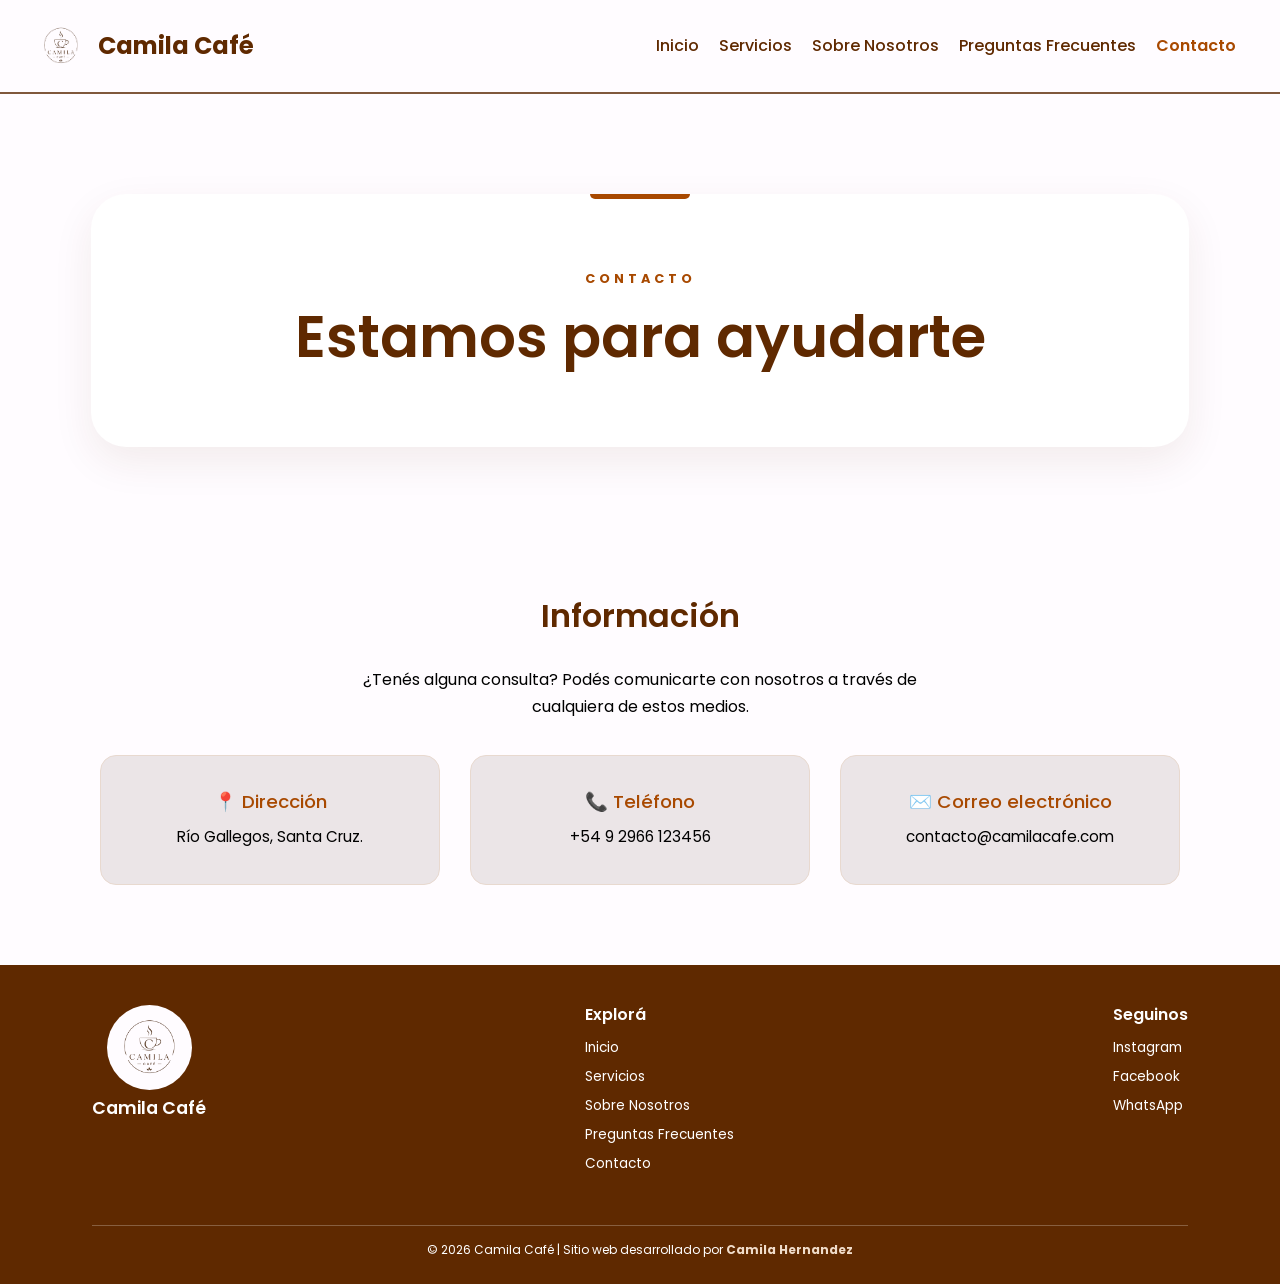
==== pages/contacto.html @ 75d52d4b "Mejore el diseño de contacto y modifique section" ====
<!DOCTYPE html>
<html lang="es">

<head>
    <meta charset="UTF-8">
    <meta name="viewport" content="width=device-width, initial-scale=1.0">

    <title>Contacto</title>

    <!-- BOOTSTRAP CSS -->
    <link href="https://cdn.jsdelivr.net/npm/bootstrap@5.3.8/dist/css/bootstrap.min.css" rel="stylesheet"
        integrity="sha384-sRIl4kxILFvY47J16cr9ZwB07vP4J8+LH7qKQnuqkuIAvNWLzeN8tE5YBujZqJLB" crossorigin="anonymous">

    <!-- MI CSS -->
    <link rel="stylesheet" href="../styles/styles.css">

</head>

<body>
    <!-- ENCABEZADO -->
    <header>

        <!-- NAVBAR BOOTSTRAP -->
        <nav class="navbar navbar-expand-lg navbar-camila">

            <div class="container-fluid">

                <!-- LOGO Y NOMBRE -->
                <a class="navbar-brand logo" href="../index.html">
                    <img src="../assets/logosinfondo.png" alt="Logo de Camila Café">
                    <h1>Camila Café</h1>
                </a>

                <!-- BOTÓN HAMBURGUESA -->
                <button class="navbar-toggler" type="button" data-bs-toggle="collapse" data-bs-target="#menuCamila"
                    aria-controls="menuCamila" aria-expanded="false" aria-label="Abrir menú de navegación">

                    <span class="navbar-toggler-icon"></span>

                </button>

                <!-- ENLACES -->
                <div class="collapse navbar-collapse" id="menuCamila">

                    <ul class="navbar-nav ms-auto">

                        <li class="nav-item"><a class="nav-link" href="../index.html">Inicio</a></li>
                        <li class="nav-item"><a class="nav-link" href="../pages/servicios.html">Servicios</a></li>
                        <li class="nav-item"><a class="nav-link" href="../pages/sobre-nosotros.html">Sobre Nosotros</a>
                        </li>
                        <li class="nav-item"><a class="nav-link" href="../pages/preguntas.html">Preguntas Frecuentes</a>
                        </li>
                        <li class="nav-item">
                            <a class="nav-link active" aria-current="page" href="../pages/contacto.html">
                                Contacto
                            </a>
                        </li>

                    </ul>

                </div>

            </div>

        </nav>

    </header>


    <!--PAGINA PRINCIPAL-->

    <main>
        <section class="contacto">

            <div class="contenedor">
                <span> CONTACTO </span>
                <h2> Estamos para ayudarte </h2>

            </div>

        </section>

        <section class="informacion">

            <h2> Información </h2>

            <p class="texto-info">
                ¿Tenés alguna consulta? Podés comunicarte con nosotros a través de cualquiera de estos medios.
            </p>

            <div class="contenedor-informacion">


                <article class="ubis">

                    <h3> 📍 Dirección </h3>
                    <p>Río Gallegos, Santa Cruz.</p>


                </article>

                <article class="ubis">

                    <h3>📞 Teléfono</h3>
                    <p>+54 9 2966 123456</p>

                </article>

                <article class="ubis">

                    <h3> ✉️ Correo electrónico </h3>
                    <p>contacto@camilacafe.com</p>

                </article>

            </div>



        </section>

    </main>

    <!--PIE DE PAGINA-->
    <footer>

        <section class="pie">

            <div class="footerlogo">
                <figure>
                    <img src="../assets/logosinfondo.png" alt="Logo Camila Café">
                    <figcaption>
                        <h3>
                            Camila Café
                        </h3>
                    </figcaption>
                </figure>

            </div>

            <div class="footerlinks">
                <h3>Explorá</h3>
                <nav>
                    <ul>
                        <li><a href="../index.html">Inicio</a></li>
                        <li><a href="../pages/servicios.html">Servicios</a></li>
                        <li><a href="../pages/sobre-nosotros.html"> Sobre Nosotros</a></li>
                        <li><a href="../pages/preguntas.html">Preguntas Frecuentes</a></li>
                        <li><a href="../pages/contacto.html">Contacto</a></li>
                    </ul>
                </nav>

            </div>


            <div class="redes-pie">
                <h3>Seguinos</h3>
                <ul>
                    <li><a href="https://www.instagram.com/" target="_blank" rel="noopener noreferrer">Instagram</a>
                    </li>
                    <li><a href="https://www.facebook.com/" target="_blank" rel="noopener noreferrer">Facebook</a></li>
                    <li><a href="https://www.whatsapp.com/" target="_blank" rel="noopener noreferrer">WhatsApp</a></li>
                </ul>

            </div>

            <div class="copy">
                <p>
                    &copy; 2026 Camila Café | Sitio web desarrollado por <strong>Camila Hernandez</strong>
                </p>

            </div>

        </section>


    </footer>

    <!-- BOOTSTRAP JS -->
    <script src="https://cdn.jsdelivr.net/npm/bootstrap@5.3.8/dist/js/bootstrap.bundle.min.js"
        integrity="sha384-FKyoEForCGlyvwx9Hj09JcYn3nv7wiPVlz7YYwJrWVcXK/BmnVDxM+D2scQbITxI" crossorigin="anonymous">
        </script>



</body>

</html>
---- styles/styles.css ----
/* fuente */

@import url('https://fonts.googleapis.com/css2?family=Poppins:wght@300;400;500;600;700&display=swap');


* {
    margin: 0;
    padding: 0;
    box-sizing: border-box;
}

/* tipo de letra*/
body {
    font-family: "Poppins", sans-serif;
    color: #000000;
    background-color: #FFFCFF;
    font-size: 16px;
}



/* header */


/* --------------------------------------- NAVEGADOR BOOTSTRAP ----------------------------- */

header {
    background-color: #FFFCFF;
    border-bottom: 2px solid #80583c;
}

.navbar-camila {
    padding: 1rem 1.5rem;
}

.logo {
    display: flex;
    align-items: center;
    gap: 0.75rem;
    text-decoration: none;
}

.logo img {
    width: 50px;
    height: auto;
}

.logo h1 {
    color: #5F2900;
    font-size: 1.5rem;
    font-weight: 700;
    margin: 0;
}

.navbar-camila .navbar-nav {
    gap: 0.25rem;
}

.navbar-camila .nav-link {
    color: #5F2900;
    font-weight: 500;
    padding: 0.75rem 1rem;
    border-radius: 10px;
    transition: 0.3s;
}

.navbar-camila .nav-link:hover {
    background-color: #F5E7DE;
    color: #A84900;
}

.navbar-camila .nav-link.active {
    color: #A84900;
    font-weight: 600;
}

.navbar-toggler {
    border: 1px solid #80583c;
}

.navbar-toggler:focus {
    box-shadow: 0 0 0 0.15rem rgba(128, 88, 60, 0.20);
}


/*---------------------------------------- VALORES GENERALES -------------------------------------*/

main {
    background-color: #FFFCFF;
    padding: 20px;
}

main h2 {
    font-size: 2rem;
    font-weight: 600;
    color: #5F2900;
}

main h3 {
    font-size: 1.5rem;
    font-weight: 500;
    color: #a84900;
}


main p {
    font-size: 1rem;
    font-weight: 400;
    line-height: 1.6;
    color: #000000;
}


section {
    padding: 10px;
    margin-bottom: 5px;
}



img {
    max-width: 100%;
    height: auto;
}

/*-------------------------------------------- INICIO ------------------------------------------- */

/* ---------------- HERO ---------------- */


.titulo-inicio {
    max-width: 1250px;
    margin: 40px auto 60px;
    padding: 20px;
    display: grid;
    grid-template-columns: 1fr;
    gap: 35px;
    align-items: center;
    background-color: transparent;
}

.texto-inicio {
    padding: 0;
}

.texto-inicio h2 {
    font-size: 3rem;
    line-height: 1.15;
    font-weight: 600;
    color: #5F2900;
    margin-bottom: 20px;
}

.texto-inicio h2 strong {
    color: #A84900;
}

.texto-inicio p {
    font-size: 1rem;
    line-height: 1.7;
    color: #000000;
    margin-bottom: 25px;
}

.boton-inicio {
    display: inline-block;
    padding: 11px 20px;
    background-color: #5F2900;
    color: #FFFFFF;
    text-decoration: none;
    font-size: 0.9rem;
    font-weight: 500;
    border-radius: 8px;
    transition: 0.3s;
}

.boton-inicio:hover {
    background-color: #A84900;
    color: #FFFFFF;
    transform: translateY(-2px);
}

.imagen-inicio {
    margin: 0;
    position: relative;
}

.imagen-inicio img {
    width: 100%;
    height: 280px;
    object-fit: cover;
    border-radius: 20px;
}

.imagen-inicio figcaption {
    margin-top: 8px;
    font-size: 0.75rem;
    font-style: italic;
    color: #80583c;
    text-align: right;
    opacity: 0.6;
}


/* ------------ POR QUE ELEGIRNOS ---------------- */

.porque-elegirnos {
    max-width: 1100px;
    width: 90%;
    margin: 70px auto;
    padding: 45px 50px;
    background-color: #ebe5e7;
    border-radius: 24px;
    box-shadow: 0 12px 30px rgba(95, 41, 0, 0.08);
    text-align: center;
}

.encabezado-seccion {
    max-width: 650px;
    margin: 0 auto 45px;
    text-align: center;
}

.encabezado-seccion span {
    display: block;
    margin-bottom: 10px;
    color: #A84900;
    font-size: 0.75rem;
    font-weight: 700;
    letter-spacing: 4px;
    text-transform: uppercase;
}

.encabezado-seccion h2 {
    margin-bottom: 14px;
    font-size: 2.2rem;
    font-weight: 600;
    color: #5F2900;
}

.encabezado-seccion p {
    max-width: 620px;
    margin: 0 auto;
    font-size: 0.95rem;
    line-height: 1.7;
    color: #555555;
}

.beneficios {
    display: grid;
    grid-template-columns: 1fr;
    gap: 18px;
}

.beneficio {
    padding: 26px 24px;
    background-color: #FFFCFA;
    border: 1px solid #E8D9CF;
    border-radius: 12px;
    text-align: center;
    transition: 0.3s;
}

.beneficio h3 {
    margin-bottom: 8px;
    font-size: 1.05rem;
    font-weight: 500;
    color: #5F2900;
}

.beneficio p {
    margin: 0;
    font-size: 0.9rem;
    line-height: 1.6;
    color: #444444;
}

.beneficio:hover {
    transform: translateY(-4px);
    box-shadow: 0 10px 22px rgba(95, 41, 0, 0.08);
    border-color: #D8BFAE;
}


/* ------------ FAVORITOS -------------- */

.nuestros-favoritos {
    display: grid;
    grid-template-areas:
        "titulo"
        "favoritos";
    grid-template-columns: 1fr;
    gap: 2rem;
    max-width: 1250px;
    margin: 80px auto;
    padding: 20px;
}

.encabezado-favoritos {
    grid-area: titulo;
    margin-bottom: 35px;
    text-align: center;
}

.contenedor-favoritos {
    grid-area: favoritos;
    display: grid;
    grid-template-columns: 1fr;
    gap: 25px;
}

.favoritos {
    padding: 1.25rem;
    overflow: hidden;
    background-color: #F0DCCA;
    border: 1px solid #C7B2A4;
    border-radius: 16px;
    transition: 0.3s;
}

.favoritos:hover {
    transform: translateY(-5px);
    box-shadow: 0 12px 28px rgba(95, 41, 0, 0.08);
}

.favoritos figure {
    margin: 0;
}

.favoritos img {
    width: 100%;
    height: 320px;
    object-fit: cover;
}

.favoritos figcaption {
    padding: 8px 18px 0;
    font-size: 0.75rem;
    font-style: italic;
    color: #9A7258;
}

.texto-favoritos {
    padding: 18px;
}

.texto-favoritos h3 {
    margin-bottom: 10px;

    color: #A84900;
    text-align: center;
}

.texto-favoritos p {
    margin: 0;
    text-align: center;
}

/* ---------------- GALERÍA / CARRUSEL ---------------- */

.galeria {
    max-width: 1100px;
    width: 90%;
    margin: 80px auto;
}

.encabezado-galeria {
    text-align: center;
    margin-bottom: 35px;
}

.encabezado-galeria span {
    display: block;
    color: #A84900;
    font-size: 0.8rem;
    font-weight: 700;
    letter-spacing: 4px;
    text-transform: uppercase;
    margin-bottom: 10px;
}

.encabezado-galeria h2 {
    color: #5F2900;
    margin-bottom: 12px;
}

.encabezado-galeria p {
    max-width: 600px;
    margin: 0 auto;
    color: #555555;
    line-height: 1.6;
}

#carouselCamila {
    overflow: hidden;
    border-radius: 20px;
    box-shadow: 0 12px 30px rgba(95, 41, 0, 0.08);
}

#carouselCamila .carousel-item img {
    width: 100%;
    height: 320px;
    object-fit: cover;
}

/* ------------ PIE DE PAGINA -------------- */


footer {
    background-color: #5F2900;
    color: #FFFFFF;
    padding: 30px 20px 15px;
}

.pie {
    max-width: 1200px;
    width: 90%;
    margin: 0 auto;
    display: flex;
    flex-direction: column;
    align-items: center;
    gap: 25px;
}


/* LOGO */

.footerlogo {
    display: flex;
    align-items: center;
    justify-content: center;
}

.footerlogo figure {
    margin: 0;
    text-align: center;
}

.footerlogo img {
    width: 85px;
    height: auto;
    background-color: #FFFCFF;
    border-radius: 50%;
    padding: 5px;
}

.footerlogo h3 {
    margin: 8px 0 0;

    color: #FFFFFF;
    font-size: 1.1rem;
    font-weight: 600;
}


/* TÍTULOS */

.footerlinks h3,
.redes-pie h3 {
    color: #FFFFFF;
    font-size: 1rem;
    font-weight: 600;
    margin-bottom: 10px;
}


/* LISTAS */

footer ul {
    padding: 0;
    margin: 0;
}

footer li {
    list-style: none;
    margin-bottom: 5px;
}


/* ENLACES */

footer a {
    color: #FFFFFF;
    text-decoration: none;
    font-size: 0.85rem;
    transition: 0.3s;
}

footer a:hover {
    color: #F0DCCA;
}


/* LINKS Y REDES */

.footerlinks,
.redes-pie {
    text-align: center;
}


/* COPYRIGHT */

.copy {
    width: 100%;
    margin-top: 5px;
    padding-top: 15px;
    border-top: 1px solid rgba(255, 255, 255, 0.25);
    text-align: center;
}

.copy p {
    margin: 0;
    color: #FFFFFF;
    font-size: 0.75rem;
}

.copy strong {
    color: #F0DCCA;
}

/*------------------------------------ CONTENEDOR DE CADA PESTAÑA ------------------------------------ */

.contenedor {
    max-width: 1200px;
    width: 90%;
    margin: 70px auto 90px;
    padding: 55px 30px;
    background-color: #FFFFFF;
    border-radius: 35px;
    box-shadow: 0 15px 40px rgba(95, 41, 0, 0.08);
    text-align: center;
    position: relative;
    overflow: hidden;
}


/* TEXTO CHICO */

.contenedor span {
    display: block;
    color: #A84900;
    font-size: 0.8rem;
    font-weight: 700;
    letter-spacing: 4px;
    text-transform: uppercase;
    margin-bottom: 15px;
}


/* TÍTULO */

.contenedor h2 {
    color: #5F2900;
    font-size: 2.4rem;
    font-weight: 600;
    margin-bottom: 0;
}


/* LÍNEA MARRON */

.contenedor::before {
    content: "";
    position: absolute;
    top: 0;
    left: 50%;
    transform: translateX(-50%);
    width: 100px;
    height: 5px;
    background-color: #A84900;
    border-radius: 0 0 20px 20px;
}

/*----------------------------------------------- MENU ---------------------------------------------*/


.cafe-caliente,
.cafe-frio,
.pasteleria {
    max-width: 1200px;
    width: 90%;
    margin: 0 auto 70px;
}

.cafe-caliente h2,
.cafe-frio h2,
.pasteleria h2 {
    text-align: center;
    margin-bottom: 30px;
    color: #5F2900;
}



.contenedor-calientes,
.contenedor-frios,
.contenedor-tortas {
    display: grid;
    grid-template-columns: 1fr;
    gap: 2rem;
}


/* TARJETAS */

.calientes,
.frio,
.tortas {
    overflow: hidden;
    padding: 0;
    background-color: #FFFFFF;
    border: 1px solid #E8D9CF;
    border-radius: 16px;
    transition: 0.3s;
}

.calientes:hover,
.frio:hover,
.tortas:hover {
    transform: translateY(-5px);
    box-shadow: 0 10px 25px rgba(95, 41, 0, 0.08);
}


/* IMÁGENES */

.calientes figure,
.frio figure,
.tortas figure {
    margin: 0;
}

.calientes img,
.frio img,
.tortas img {
    width: 100%;
    height: 280px;
    object-fit: cover;
}


/* FIGCAPTION */

.calientes figcaption,
.frio figcaption,
.tortas figcaption {
    padding: 8px 18px 0;
    font-size: 0.75rem;
    font-style: italic;
    color: #9A7258;
}


/* TEXTO */

.calientes h3,
.frio h3,
.tortas h3 {
    padding: 15px 18px 0;
    color: #A84900;
    text-align: center;
    font-size: 1.2rem;
}

.calientes p,
.frio p,
.tortas p {
    padding: 0 18px 20px;
    margin: 0;
    text-align: center;
    line-height: 1.6;
}

/*--------------------------------------- SOBRE NOSOTROS  ---------------------------------------------*/

/* ---------------- HISTORIA ---------------- */

.historia {
    max-width: 900px;
    width: 90%;
    margin: 0 auto 70px;
    padding: 35px;
    background-color: #FFFFFF;
    border-radius: 18px;
    box-shadow: 0 10px 25px rgba(95, 41, 0, 0.06);
}

.historia h2 {
    margin-bottom: 20px;
    color: #5F2900;
    text-align: center;
}

.historia p {
    line-height: 1.8;
    text-align: justify;
}

/* ---------------- NUESTRA ESENCIA ---------------- */

.esencia {
    max-width: 1100px;
    width: 90%;
    margin: 0 auto 70px;
}

.esencia h2 {
    text-align: center;
    margin-bottom: 35px;
}

.contenedor-esencia {
    display: flex;
    justify-content: center;
    gap: 25px;
    flex-wrap: wrap;
}

.historia-esencia {
    flex: 1;
    min-width: 250px;
    padding: 30px 25px;
    background-color: #F8F4F1;
    border-radius: 16px;
    text-align: center;
    transition: 0.3s;
}

.historia-esencia:hover {
    transform: translateY(-4px);
    box-shadow: 0 10px 22px rgba(95, 41, 0, 0.08);
}

.historia-esencia h3 {
    margin-bottom: 10px;
    color: #A84900;
}

.historia-esencia p {
    margin: 0;
}

/* ---------------- ESPACIO ---------------- */

.cafeteria {
    max-width: 1100px;
    width: 90%;
    margin: 0 auto 80px;
}

.cafeteria-nosotros {
    display: flex;
    flex-direction: column;
    align-items: center;
    gap: 25px;
}

.cafeteria-nosotros h2 {
    text-align: center;
}

.cafeteria-nosotros figure {
    margin: 0;
    width: 100%;
}

.cafeteria-nosotros img {
    width: 100%;
    height: 320px;
    object-fit: cover;
    border-radius: 20px;
}

.cafeteria-nosotros figcaption {
    margin-top: 8px;
    font-size: 0.8rem;
    font-style: italic;
    color: #80583c;
    text-align: right;
    opacity: 0.7;
}



/*----------------------------------- PREGUNTAS FRECUENTES -----------------------------------*/


.preguntas-frecuentes {
    max-width: 900px;
    width: 90%;
    margin: 0 auto 80px;
}

.preguntas-frecuentes>h2 {
    margin-bottom: 30px;
    color: #5F2900;
    text-align: center;
}


/* ACORDEÓN BOOTSTRAP */

.accordion {
    --bs-accordion-border-color: #E8D9CF;
    --bs-accordion-border-radius: 14px;
}


/* CADA PREGUNTA */

.accordion-item {
    margin-bottom: 15px;
    overflow: hidden;
    border: 1px solid #E8D9CF !important;
    border-radius: 14px !important;
}


/* BOTÓN */

.accordion-button {
    padding: 20px 25px;
    color: #5F2900;
    background-color: #FFFFFF;
    font-weight: 600;
    box-shadow: none !important;
}


/* PREGUNTA ABIERTA */

.accordion-button:not(.collapsed) {
    color: #A84900;
    background-color: #F8F4F1;
    box-shadow: none;
}


/* AL HACER FOCO */

.accordion-button:focus {
    border-color: #E8D9CF;
    box-shadow: none;
}


/* RESPUESTA */

.accordion-body {
    padding: 20px 25px;
    color: #555555;
    line-height: 1.7;
    background-color: #FFFFFF;
}

/*---------------------------------------------- CONTACTO ------------------------------------------*/
.contacto {
    margin-bottom: 40px;
}
.informacion {
    max-width: 1100px;
    width: 90%;
    margin: 0 auto 50px;
}

.informacion>h2 {
    margin-bottom: 30px;
    text-align: center;
    color: #5F2900;
}

.texto-info {
    max-width: 600px;
    margin: 0 auto 35px;
    text-align: center;
    font-size: 1rem;
    line-height: 1.7;
}


.contenedor-informacion {
    display: flex;
    flex-direction: column;
    justify-content: center;
    gap: 20px;
}


/* TARJETAS */

.ubis {
    flex: 1;
    width: 100%;
    padding: 30px 25px;
    background-color: #ebe5e7;
    border: 1px solid #E8D9CF;
    border-radius: 16px;
    text-align: center;
    transition: 0.3s;
}

.ubis:hover {
    transform: translateY(-4px);
    box-shadow: 0 10px 22px rgba(95, 41, 0, 0.08);
    border-color: #D8BFAE;
}

.ubis h3 {
    margin-bottom: 12px;
    color: #A84900;
    font-size: 1.15rem;
}

.ubis p {
    margin: 0;
    font-size: 0.95rem;
}

/* -----------------------------------------------------------------
TABLET
---------------------------------------------- */

@media (min-width: 768px) {

    /* ---------------- INDEX: HERO ---------------- */

    .titulo-inicio {
        padding: 30px;
        gap: 45px;
    }

    .texto-inicio h2 {
        font-size: 2.7rem;
    }

    .texto-inicio p {
        max-width: 600px;
    }

    .imagen-inicio img {
        height: 360px;
    }


    /* ---------------- INDEX: POR QUÉ ELEGIRNOS ---------------- */

    .beneficios {
        grid-template-columns: repeat(2, 1fr);
    }


    /* ---------------- INDEX: FAVORITOS ---------------- */

    .contenedor-favoritos {
        grid-template-columns: repeat(2, 1fr);
    }

    /* ---------------- INDEX: CARRUSEL ---------------- */


    #carouselCamila .carousel-item img {
        height: 430px;
    }

    /* FOOTER */

    .pie {
        flex-direction: row;
        justify-content: space-between;
        align-items: flex-start;
        flex-wrap: wrap;
    }

    .footerlogo,
    .footerlinks,
    .redes-pie {
        text-align: left;
    }

    .footerlogo {
        justify-content: flex-start;
    }

    .footerlogo figure {
        text-align: left;
    }

    .copy {
        flex-basis: 100%;
    }

    /* ENCABEZADO DE PÁGINAS */

    .contenedor {
        padding: 65px 50px;
    }

    .contenedor h2 {
        font-size: 3rem;
    }



    /* ---------------- SERVICIOS ---------------- */

    .contenedor-calientes,
    .contenedor-frios,
    .contenedor-tortas {
        grid-template-columns: repeat(2, 1fr);
    }

    .calientes img,
    .frio img,
    .tortas img {
        height: 320px;
    }

    /*-----------------SOBRE NOSOTROS-------------- */

    .cafeteria-nosotros img {
        height: 420px;
    }

    /* ---------------- PREGUNTAS FRECUENTES ---------------- */

    .preguntas-frecuentes {
        width: 85%;
        max-width: 800px;

        margin-bottom: 70px;
    }

    .preguntas-frecuentes>h2 {
        font-size: 2rem;

        margin-bottom: 30px;
    }

    .accordion-button {
        padding: 20px 22px;

        font-size: 1rem;
    }

    .accordion-body {
        padding: 20px 22px;

        font-size: 0.95rem;
    }

    /* ---------------- CONTACTO ---------------- */
    .contenedor-informacion {
        flex-direction: row;
        flex-wrap: wrap;
    }

    .ubis {
        min-width: 280px;
    }

    .informacion>h2 {
        font-size: 2rem;
    }

}

/* -----------------------------------------------------------------
ESCRITORIO
---------------------------------------------- */


@media (min-width: 1024px) {

    /* ---------------- INDEX: HERO ---------------- */

    .titulo-inicio {
        grid-template-columns: 1fr 1fr;
        gap: 70px;

        padding: 30px;
        margin: 50px auto 80px;
    }

    .texto-inicio h2 {
        font-size: 4rem;
        max-width: 600px;
    }

    .texto-inicio p {
        max-width: 560px;
        text-align: justify;
    }

    .imagen-inicio img {
        height: 420px;
    }


    /* ---------------- INDEX: POR QUÉ ELEGIRNOS ---------------- */

    .beneficios {
        grid-template-columns: repeat(3, 1fr);
    }


    /* ---------------- INDEX: FAVORITOS ---------------- */

    .contenedor-favoritos {
        grid-template-columns: repeat(3, 1fr);
    }

    .favoritos img {
        height: 360px;
    }

    /* ---------------- INDEX: carrusel ---------------- */

    #carouselCamila .carousel-item img {
        height: 520px;
    }

    /* ---------------- PIE ---------------- */

    /* FOOTER - ESCRITORIO */

    .pie {
        flex-direction: row;
        justify-content: space-between;
        align-items: flex-start;
        flex-wrap: wrap;
        gap: 40px;
    }

    .footerlogo {
        justify-content: flex-start;
    }

    .footerlogo figure {
        text-align: center;
    }

    .footerlinks,
    .redes-pie {
        text-align: left;
    }

    .copy {
        flex-basis: 100%;
    }

    /* ENCABEZADO DE PÁGINAS */

    .contenedor {
        padding: 75px 80px;
    }

    .contenedor h2 {
        font-size: 3.6rem;
    }

    /* ---------------- SERVICIOS ---------------- */

    .contenedor-calientes,
    .contenedor-frios,
    .contenedor-tortas {
        grid-template-columns: repeat(3, 1fr);
    }

    .calientes img,
    .frio img,
    .tortas img {
        height: 350px;
    }

    /*-----------------SOBRE NOSOTROS-------------- */

    .cafeteria-nosotros img {
        height: 500px;
    }

    /*----------------- PREGUNTAS FRECUENTES-------------- */

    .preguntas-frecuentes {
        max-width: 900px;
        width: 80%;
        margin-bottom: 90px;
    }

    .preguntas-frecuentes>h2 {
        font-size: 2.2rem;

        margin-bottom: 35px;
    }

    .accordion-item {
        margin-bottom: 15px;
    }

    .accordion-button {
        padding: 22px 25px;

        font-size: 1.05rem;
    }

    .accordion-body {
        padding: 22px 25px;

        font-size: 1rem;
    }

    /* ---------------- CONTACTO ---------------- */

    .contenedor-informacion {
        flex-direction: row;
        flex-wrap: nowrap;
        gap: 30px;
    }

    .ubis {
        min-width: 0;
        padding: 35px 30px;
    }


}
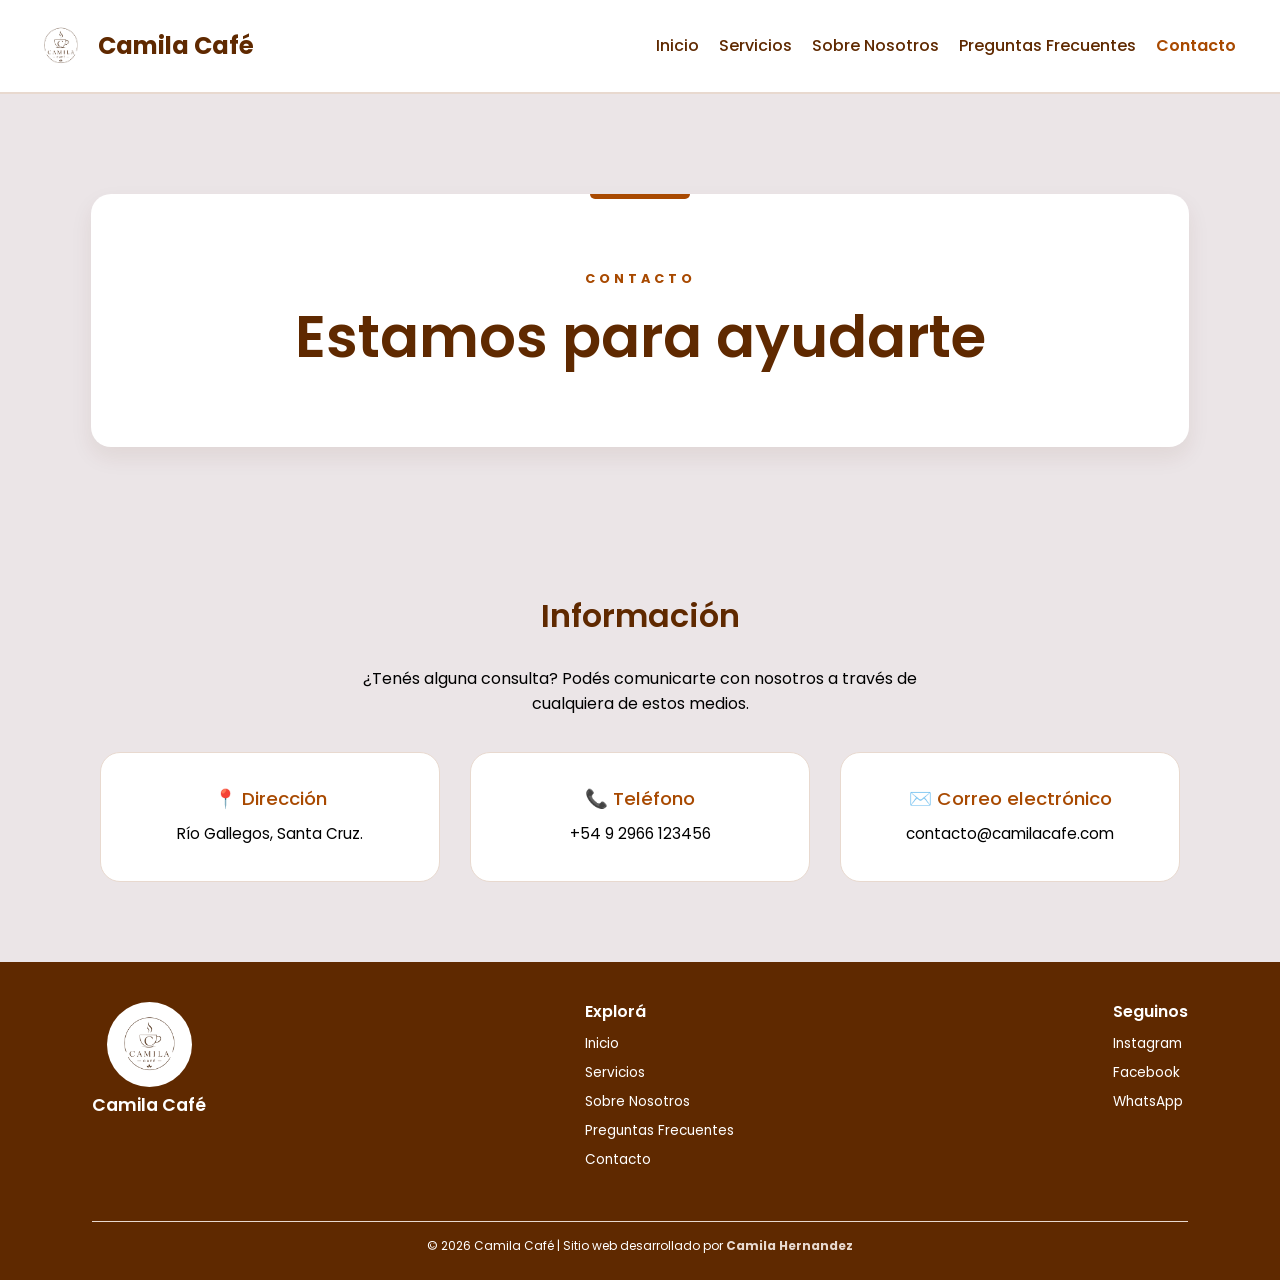
==== commit 02be41f7: "Migracion de CSS a SCSS" ====
--- a/pages/contacto.html
+++ b/pages/contacto.html
@@ -12,7 +12,7 @@
         integrity="sha384-sRIl4kxILFvY47J16cr9ZwB07vP4J8+LH7qKQnuqkuIAvNWLzeN8tE5YBujZqJLB" crossorigin="anonymous">
 
     <!-- MI CSS -->
-    <link rel="stylesheet" href="../styles/styles.css">
+    <link rel="stylesheet" href="../styles/style.css">
 
 </head>
 
--- a/styles/style.css
+++ b/styles/style.css
@@ -0,0 +1,941 @@
+@import url("https://fonts.googleapis.com/css2?family=Poppins:wght@300;400;500;600;700&display=swap");
+* {
+  margin: 0;
+  padding: 0;
+  box-sizing: border-box;
+}
+
+body {
+  font-family: "Poppins", sans-serif;
+  color: #000000;
+  background-color: #EBE5E7;
+  font-size: 16px;
+}
+
+main {
+  padding: 20px;
+}
+main h2 {
+  font-size: 2rem;
+  font-weight: 600;
+  color: #5F2900;
+}
+main h3 {
+  font-size: 1.5rem;
+  font-weight: 500;
+  color: #A84900;
+}
+main p {
+  font-size: 1rem;
+  font-weight: 400;
+  line-height: 1.6;
+  color: #000000;
+}
+
+section {
+  padding: 10px;
+  margin-bottom: 5px;
+}
+
+img {
+  max-width: 100%;
+  height: auto;
+}
+
+header {
+  background-color: #FFFFFF;
+  border-bottom: 2px solid #E8D9CF;
+}
+
+.navbar-camila {
+  padding: 1rem 1.5rem;
+}
+.navbar-camila .navbar-nav {
+  gap: 0.25rem;
+}
+.navbar-camila .nav-link {
+  color: #5F2900;
+  font-weight: 500;
+  padding: 0.75rem 1rem;
+  border-radius: 8px;
+  transition: 0.3s;
+}
+.navbar-camila .nav-link:hover {
+  background-color: #E8D9CF;
+  color: #A84900;
+}
+.navbar-camila .nav-link.active {
+  color: #A84900;
+  font-weight: 600;
+}
+
+.logo {
+  display: flex;
+  align-items: center;
+  gap: 0.75rem;
+  text-decoration: none;
+}
+.logo img {
+  width: 50px;
+  height: auto;
+}
+.logo h1 {
+  color: #5F2900;
+  font-size: 1.5rem;
+  font-weight: 700;
+  margin: 0;
+}
+
+.navbar-toggler {
+  border: 1px solid #E8D9CF;
+}
+.navbar-toggler:focus {
+  box-shadow: 0 0 0 0.15rem rgba(95, 41, 0, 0.15);
+}
+
+footer {
+  background-color: #5F2900;
+  color: #FFFFFF;
+  padding: 30px 20px 15px;
+}
+footer ul {
+  padding: 0;
+  margin: 0;
+}
+footer li {
+  list-style: none;
+  margin-bottom: 5px;
+}
+footer a {
+  color: #FFFFFF;
+  text-decoration: none;
+  font-size: 0.85rem;
+  transition: 0.3s;
+}
+footer a:hover {
+  color: #E8D9CF;
+}
+
+.pie {
+  max-width: 1200px;
+  width: 90%;
+  margin: 0 auto;
+  display: flex;
+  flex-direction: column;
+  align-items: center;
+  gap: 25px;
+}
+
+.footerlogo {
+  display: flex;
+  justify-content: center;
+  align-items: center;
+}
+.footerlogo figure {
+  margin: 0;
+  text-align: center;
+}
+.footerlogo img {
+  width: 85px;
+  height: auto;
+  background-color: #FFFFFF;
+  border-radius: 50%;
+  padding: 5px;
+}
+.footerlogo h3 {
+  margin: 8px 0 0;
+  color: #FFFFFF;
+  font-size: 1.1rem;
+  font-weight: 600;
+}
+
+.footerlinks,
+.redes-pie {
+  text-align: center;
+}
+.footerlinks h3,
+.redes-pie h3 {
+  color: #FFFFFF;
+  font-size: 1rem;
+  font-weight: 600;
+  margin-bottom: 10px;
+}
+
+.copy {
+  width: 100%;
+  margin-top: 5px;
+  padding-top: 15px;
+  border-top: 1px solid #E8D9CF;
+  text-align: center;
+}
+.copy p {
+  margin: 0;
+  color: #FFFFFF;
+  font-size: 0.75rem;
+}
+.copy strong {
+  color: #E8D9CF;
+}
+
+@media (min-width: 768px) {
+  .pie {
+    flex-direction: row;
+    justify-content: space-between;
+    align-items: flex-start;
+    flex-wrap: wrap;
+  }
+  .footerlogo,
+  .footerlinks,
+  .redes-pie {
+    text-align: left;
+  }
+  .copy {
+    flex-basis: 100%;
+  }
+}
+@media (min-width: 1024px) {
+  .pie {
+    flex-direction: row;
+    justify-content: space-between;
+    align-items: flex-start;
+    flex-wrap: wrap;
+    gap: 40px;
+  }
+  .footerlogo {
+    justify-content: flex-start;
+    text-align: left;
+  }
+  .footerlinks {
+    text-align: left;
+  }
+  .redes-pie {
+    text-align: left;
+  }
+  .copy {
+    flex-basis: 100%;
+    width: 100%;
+  }
+}
+.titulo-inicio {
+  max-width: 1250px;
+  margin: 40px auto 60px;
+  padding: 20px;
+  display: grid;
+  grid-template-columns: 1fr;
+  gap: 35px;
+  align-items: center;
+}
+
+.texto-inicio h2 {
+  margin-bottom: 20px;
+  font-size: 2.5rem;
+  line-height: 1.15;
+  font-weight: 600;
+  color: #5F2900;
+}
+.texto-inicio h2 strong {
+  color: #A84900;
+}
+.texto-inicio p {
+  margin-bottom: 25px;
+}
+
+.imagen-inicio {
+  margin: 0;
+}
+.imagen-inicio img {
+  width: 100%;
+  height: 280px;
+  object-fit: cover;
+  border-radius: 20px;
+  box-shadow: 0 10px 22px rgba(95, 41, 0, 0.08);
+}
+.imagen-inicio figcaption {
+  margin-top: 8px;
+  font-size: 0.75rem;
+  font-style: italic;
+  color: #555555;
+  text-align: right;
+}
+
+.porque-elegirnos {
+  max-width: 1100px;
+  width: 90%;
+  margin: 70px auto;
+  padding: 35px 25px;
+  background-color: #FFFFFF;
+  border: 1px solid #E8D9CF;
+  border-radius: 20px;
+  box-shadow: 0 10px 22px rgba(95, 41, 0, 0.08);
+  text-align: center;
+}
+
+.encabezado-seccion {
+  max-width: 650px;
+  margin: 0 auto 45px;
+  text-align: center;
+}
+.encabezado-seccion span {
+  display: block;
+  margin-bottom: 10px;
+  color: #A84900;
+  font-size: 0.75rem;
+  font-weight: 700;
+  letter-spacing: 4px;
+  text-transform: uppercase;
+}
+.encabezado-seccion h2 {
+  margin-bottom: 14px;
+  font-size: 2.2rem;
+  font-weight: 600;
+  color: #5F2900;
+}
+.encabezado-seccion p {
+  max-width: 620px;
+  margin: 0 auto;
+}
+
+.beneficios {
+  display: grid;
+  grid-template-columns: 1fr;
+  gap: 18px;
+}
+
+.nuestros-favoritos {
+  max-width: 1250px;
+  margin: 80px auto;
+  padding: 20px;
+  display: grid;
+  grid-template-areas: "titulo" "favoritos";
+  grid-template-columns: 1fr;
+  gap: 2rem;
+}
+
+.encabezado-favoritos {
+  grid-area: titulo;
+  margin-bottom: 35px;
+  text-align: center;
+}
+
+.contenedor-favoritos {
+  grid-area: favoritos;
+  display: grid;
+  grid-template-columns: 1fr;
+  gap: 25px;
+}
+
+.galeria {
+  max-width: 1100px;
+  width: 90%;
+  margin: 80px auto;
+}
+
+.encabezado-galeria {
+  margin-bottom: 35px;
+  text-align: center;
+}
+.encabezado-galeria span {
+  display: block;
+  margin-bottom: 10px;
+  color: #A84900;
+  font-size: 0.8rem;
+  font-weight: 700;
+  letter-spacing: 4px;
+  text-transform: uppercase;
+}
+.encabezado-galeria h2 {
+  margin-bottom: 12px;
+  color: #5F2900;
+}
+.encabezado-galeria p {
+  max-width: 600px;
+  margin: 0 auto;
+}
+
+#carouselCamila {
+  overflow: hidden;
+  border-radius: 20px;
+  box-shadow: 0 10px 22px rgba(95, 41, 0, 0.08);
+}
+#carouselCamila .carousel-item img {
+  width: 100%;
+  height: 300px;
+  object-fit: cover;
+}
+
+.contenedor {
+  max-width: 1200px;
+  width: 90%;
+  margin: 70px auto 90px;
+  padding: 55px 30px;
+  background-color: #FFFFFF;
+  border-radius: 20px;
+  box-shadow: 0 10px 22px rgba(95, 41, 0, 0.08);
+  text-align: center;
+  position: relative;
+  overflow: hidden;
+}
+.contenedor span {
+  display: block;
+  margin-bottom: 15px;
+  color: #A84900;
+  font-size: 0.8rem;
+  font-weight: 700;
+  letter-spacing: 4px;
+  text-transform: uppercase;
+}
+.contenedor h2 {
+  margin-bottom: 0;
+  color: #5F2900;
+  font-size: 2.4rem;
+  font-weight: 600;
+}
+.contenedor::before {
+  content: "";
+  position: absolute;
+  top: 0;
+  left: 50%;
+  transform: translateX(-50%);
+  width: 100px;
+  height: 5px;
+  background-color: #A84900;
+  border-radius: 0 0 20px 20px;
+}
+
+.cafe-caliente,
+.cafe-frio,
+.pasteleria {
+  max-width: 1200px;
+  width: 90%;
+  margin: 0 auto 70px;
+}
+.cafe-caliente h2,
+.cafe-frio h2,
+.pasteleria h2 {
+  margin-bottom: 30px;
+  text-align: center;
+  color: #5F2900;
+}
+
+.contenedor-calientes,
+.contenedor-frios,
+.contenedor-tortas {
+  display: grid;
+  grid-template-columns: 1fr;
+  gap: 2rem;
+}
+
+.historia {
+  max-width: 1100px;
+  width: 90%;
+  margin: 40px auto 70px;
+  padding: 40px 25px;
+  background-color: #FFFFFF;
+  border: 1px solid #E8D9CF;
+  border-radius: 20px;
+  box-shadow: 0 10px 22px rgba(95, 41, 0, 0.08);
+  position: relative;
+  overflow: hidden;
+}
+.historia h2 {
+  margin-bottom: 25px;
+  color: #5F2900;
+  text-align: left;
+  font-size: 2rem;
+}
+.historia::after {
+  content: "";
+  position: absolute;
+  width: 150px;
+  height: 150px;
+  top: -70px;
+  right: -60px;
+  background-color: #E8D9CF;
+  border-radius: 50%;
+  opacity: 0.5;
+}
+
+.esencia {
+  max-width: 1100px;
+  width: 90%;
+  margin: 0 auto 70px;
+}
+.esencia h2 {
+  text-align: center;
+  margin-bottom: 35px;
+  color: #5F2900;
+}
+
+.contenedor-esencia {
+  display: flex;
+  flex-direction: column;
+  gap: 25px;
+}
+
+.cafeteria {
+  max-width: 1100px;
+  width: 90%;
+  margin: 0 auto 80px;
+}
+
+.cafeteria-nosotros {
+  display: flex;
+  flex-direction: column;
+  align-items: center;
+  gap: 25px;
+}
+.cafeteria-nosotros h2 {
+  text-align: center;
+}
+.cafeteria-nosotros figure {
+  margin: 0;
+  width: 100%;
+}
+.cafeteria-nosotros img {
+  width: 100%;
+  height: 320px;
+  object-fit: cover;
+  border-radius: 20px;
+  box-shadow: 0 10px 22px rgba(95, 41, 0, 0.08);
+}
+.cafeteria-nosotros figcaption {
+  margin-top: 8px;
+  font-size: 0.8rem;
+  font-style: italic;
+  color: #555555;
+  text-align: right;
+}
+
+.preguntas-frecuentes {
+  max-width: 900px;
+  width: 90%;
+  margin: 0 auto 80px;
+}
+.preguntas-frecuentes > h2 {
+  margin-bottom: 30px;
+  color: #5F2900;
+  text-align: center;
+}
+
+.accordion {
+  --bs-accordion-border-color: #E8D9CF;
+  --bs-accordion-border-radius: 20px;
+}
+
+.contacto {
+  margin-bottom: 40px;
+}
+
+.informacion {
+  max-width: 1100px;
+  width: 90%;
+  margin: 0 auto 50px;
+}
+.informacion > h2 {
+  margin-bottom: 30px;
+  text-align: center;
+  color: #5F2900;
+}
+
+.texto-info {
+  max-width: 600px;
+  margin: 0 auto 35px;
+  text-align: center;
+}
+
+.contenedor-informacion {
+  display: flex;
+  flex-direction: column;
+  justify-content: center;
+  gap: 20px;
+}
+
+@media (min-width: 768px) {
+  .titulo-inicio {
+    grid-template-columns: 1fr 1fr;
+    gap: 45px;
+  }
+  .texto-inicio h2 {
+    font-size: 3rem;
+  }
+  .imagen-inicio img {
+    height: 350px;
+  }
+  .porque-elegirnos {
+    padding: 45px 40px;
+  }
+  .beneficios {
+    grid-template-columns: repeat(2, 1fr);
+  }
+  .contenedor-favoritos {
+    grid-template-columns: repeat(2, 1fr);
+  }
+  #carouselCamila .carousel-item img {
+    height: 430px;
+  }
+  .contenedor {
+    padding: 65px 50px;
+  }
+  .contenedor h2 {
+    font-size: 3rem;
+  }
+  .contenedor-calientes,
+  .contenedor-frios,
+  .contenedor-tortas {
+    grid-template-columns: repeat(2, 1fr);
+  }
+  .contenedor-esencia {
+    flex-direction: row;
+  }
+  .historia p {
+    text-align: justify;
+  }
+  .cafeteria-nosotros img {
+    height: 420px;
+  }
+  .contenedor-informacion {
+    flex-direction: row;
+    flex-wrap: wrap;
+  }
+  .informacion > h2 {
+    font-size: 2rem;
+  }
+}
+@media (min-width: 1024px) {
+  .titulo-inicio {
+    grid-template-columns: 1.1fr 0.9fr;
+    gap: 60px;
+  }
+  .texto-inicio h2 {
+    font-size: 3.5rem;
+  }
+  .imagen-inicio img {
+    height: 400px;
+  }
+  .porque-elegirnos {
+    padding: 45px 50px;
+  }
+  .beneficios {
+    grid-template-columns: repeat(3, 1fr);
+  }
+  .contenedor-favoritos {
+    grid-template-columns: repeat(3, 1fr);
+  }
+  #carouselCamila .carousel-item img {
+    height: 520px;
+  }
+  .contenedor {
+    padding: 75px 80px;
+  }
+  .contenedor h2 {
+    font-size: 3.6rem;
+  }
+  .contenedor-calientes,
+  .contenedor-frios,
+  .contenedor-tortas {
+    grid-template-columns: repeat(3, 1fr);
+  }
+  .cafeteria-nosotros img {
+    height: 500px;
+  }
+  .contenedor-informacion {
+    flex-direction: row;
+    flex-wrap: nowrap;
+    gap: 30px;
+  }
+}
+.boton-inicio {
+  display: inline-block;
+  padding: 12px 24px;
+  background-color: #5F2900;
+  color: #FFFFFF;
+  border: none;
+  border-radius: 8px;
+  text-decoration: none;
+  font-weight: 500;
+  cursor: pointer;
+  transition: 0.3s;
+}
+.boton-inicio:hover {
+  background-color: #A84900;
+  color: #FFFFFF;
+}
+
+.beneficio {
+  padding: 26px 24px;
+  background-color: #FFFFFF;
+  border: 1px solid #E8D9CF;
+  border-radius: 20px;
+  text-align: center;
+  transition: 0.3s;
+}
+.beneficio h3 {
+  margin-bottom: 8px;
+  font-size: 1.05rem;
+  font-weight: 500;
+  color: #5F2900;
+}
+.beneficio p {
+  margin: 0;
+}
+.beneficio:hover {
+  transform: translateY(-4px);
+  box-shadow: 0 10px 22px rgba(95, 41, 0, 0.08);
+  border-color: #A84900;
+}
+
+.favoritos {
+  padding: 1.25rem;
+  overflow: hidden;
+  background-color: #FFFFFF;
+  border: 1px solid #E8D9CF;
+  border-radius: 20px;
+  transition: 0.3s;
+}
+.favoritos:hover {
+  transform: translateY(-5px);
+  box-shadow: 0 10px 22px rgba(95, 41, 0, 0.08);
+}
+.favoritos figure {
+  margin: 0;
+}
+.favoritos img {
+  width: 100%;
+  height: 320px;
+  object-fit: cover;
+  border-radius: 8px;
+}
+.favoritos figcaption {
+  padding: 8px 18px 0;
+  font-size: 0.75rem;
+  font-style: italic;
+  color: #555555;
+}
+
+.texto-favoritos {
+  padding: 18px;
+}
+.texto-favoritos h3 {
+  margin-bottom: 10px;
+  color: #A84900;
+  text-align: center;
+}
+.texto-favoritos p {
+  margin: 0;
+  text-align: center;
+}
+
+.calientes,
+.frio,
+.tortas {
+  overflow: hidden;
+  padding: 0;
+  background-color: #FFFFFF;
+  border: 1px solid #E8D9CF;
+  border-radius: 20px;
+  transition: 0.3s;
+}
+.calientes:hover,
+.frio:hover,
+.tortas:hover {
+  transform: translateY(-5px);
+  box-shadow: 0 10px 22px rgba(95, 41, 0, 0.08);
+}
+.calientes figure,
+.frio figure,
+.tortas figure {
+  margin: 0;
+}
+.calientes img,
+.frio img,
+.tortas img {
+  width: 100%;
+  height: 280px;
+  object-fit: cover;
+}
+.calientes figcaption,
+.frio figcaption,
+.tortas figcaption {
+  padding: 8px 18px 0;
+  font-size: 0.75rem;
+  font-style: italic;
+  color: #555555;
+}
+.calientes h3,
+.frio h3,
+.tortas h3 {
+  padding: 15px 18px 0;
+  color: #A84900;
+  text-align: center;
+  font-size: 1.2rem;
+}
+.calientes p,
+.frio p,
+.tortas p {
+  padding: 0 18px 20px;
+  margin: 0;
+  text-align: center;
+}
+.calientes .historia-esencia,
+.frio .historia-esencia,
+.tortas .historia-esencia {
+  flex: 1;
+  min-width: 250px;
+  padding: 30px 25px;
+  background-color: #FFFFFF;
+  border: 1px solid #E8D9CF;
+  border-radius: 20px;
+  text-align: center;
+  transition: 0.3s;
+}
+.calientes .historia-esencia:hover,
+.frio .historia-esencia:hover,
+.tortas .historia-esencia:hover {
+  transform: translateY(-4px);
+  box-shadow: 0 10px 22px rgba(95, 41, 0, 0.08);
+}
+.calientes .historia-esencia h3,
+.frio .historia-esencia h3,
+.tortas .historia-esencia h3 {
+  margin-bottom: 10px;
+  color: #A84900;
+}
+.calientes .historia-esencia p,
+.frio .historia-esencia p,
+.tortas .historia-esencia p {
+  margin: 0;
+}
+
+.historia-esencia {
+  flex: 1;
+  padding: 30px 25px;
+  background-color: #FFFFFF;
+  border: 1px solid #E8D9CF;
+  border-radius: 20px;
+  text-align: center;
+  transition: 0.3s;
+}
+.historia-esencia:hover {
+  transform: translateY(-4px);
+  box-shadow: 0 10px 22px rgba(95, 41, 0, 0.08);
+}
+.historia-esencia h3 {
+  margin-bottom: 10px;
+  color: #A84900;
+}
+.historia-esencia p {
+  margin: 0;
+}
+
+.accordion-item {
+  margin-bottom: 15px;
+  overflow: hidden;
+  border: 1px solid #E8D9CF !important;
+  border-radius: 20px !important;
+}
+
+.accordion-button {
+  padding: 20px 25px;
+  color: #5F2900;
+  background-color: #FFFFFF;
+  font-weight: 600;
+  box-shadow: none !important;
+}
+.accordion-button:not(.collapsed) {
+  color: #A84900;
+  background-color: #EBE5E7;
+  box-shadow: none;
+}
+.accordion-button:focus {
+  border-color: #E8D9CF;
+  box-shadow: none;
+}
+
+.accordion-body {
+  padding: 20px 25px;
+  background-color: #FFFFFF;
+}
+
+.ubis {
+  flex: 1;
+  width: 100%;
+  padding: 30px 25px;
+  background-color: #FFFFFF;
+  border: 1px solid #E8D9CF;
+  border-radius: 20px;
+  text-align: center;
+  transition: 0.3s;
+}
+.ubis:hover {
+  transform: translateY(-4px);
+  box-shadow: 0 10px 22px rgba(95, 41, 0, 0.08);
+}
+.ubis h3 {
+  margin-bottom: 12px;
+  color: #A84900;
+  font-size: 1.15rem;
+}
+.ubis p {
+  margin: 0;
+  font-size: 0.95rem;
+}
+
+@media (min-width: 768px) {
+  .favoritos img {
+    height: 340px;
+  }
+  .calientes img,
+  .frio img,
+  .tortas img {
+    height: 320px;
+  }
+  .preguntas-frecuentes {
+    width: 85%;
+    max-width: 800px;
+    margin-bottom: 70px;
+  }
+  .preguntas-frecuentes > h2 {
+    font-size: 2rem;
+  }
+  .accordion-button {
+    padding: 20px 22px;
+    font-size: 1rem;
+  }
+  .accordion-body {
+    padding: 20px 22px;
+    font-size: 0.95rem;
+  }
+}
+@media (min-width: 1024px) {
+  .favoritos img {
+    height: 360px;
+  }
+  .calientes img,
+  .frio img,
+  .tortas img {
+    height: 350px;
+  }
+  .preguntas-frecuentes {
+    max-width: 900px;
+    width: 80%;
+    margin-bottom: 90px;
+  }
+  .preguntas-frecuentes > h2 {
+    font-size: 2.2rem;
+    margin-bottom: 35px;
+  }
+  .accordion-button {
+    padding: 22px 25px;
+    font-size: 1.05rem;
+  }
+  .accordion-body {
+    padding: 22px 25px;
+    font-size: 1rem;
+  }
+  .ubis {
+    min-width: 0;
+    padding: 35px 30px;
+  }
+}
+
+/*# sourceMappingURL=style.css.map */
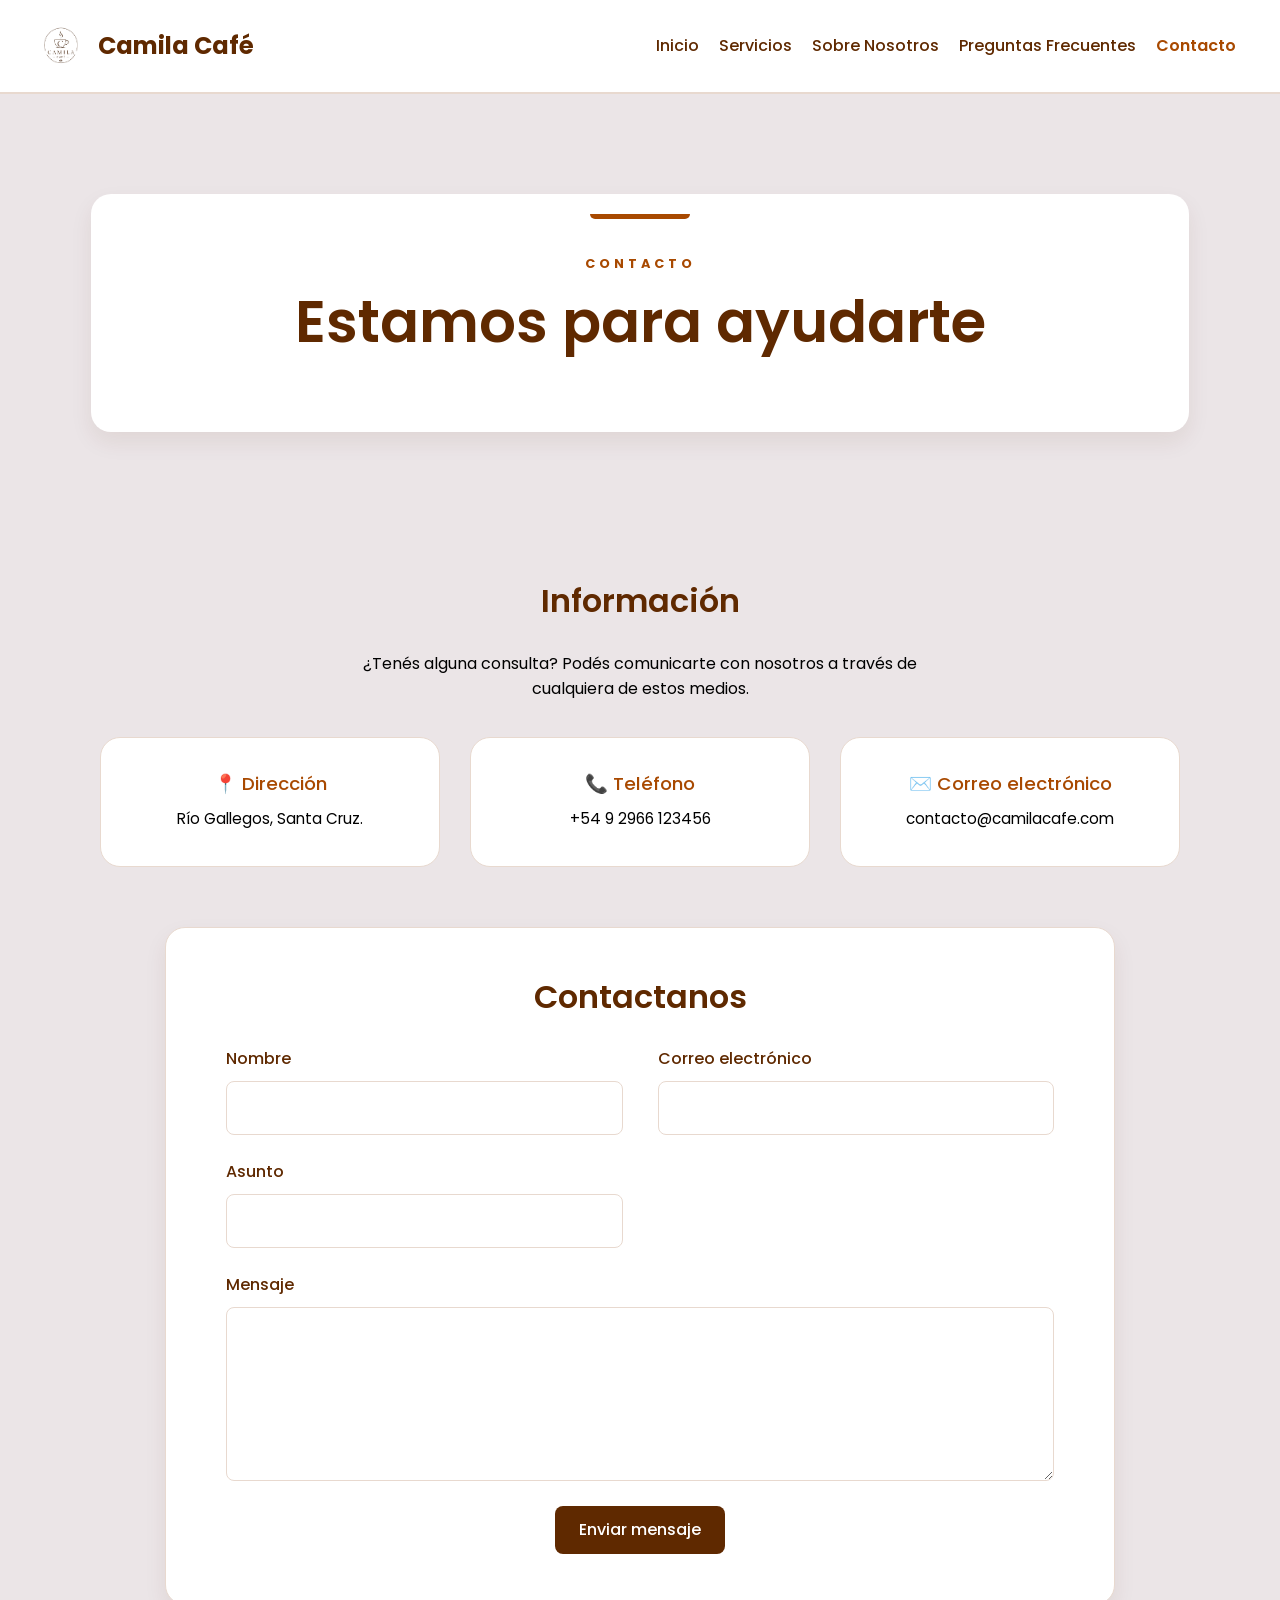
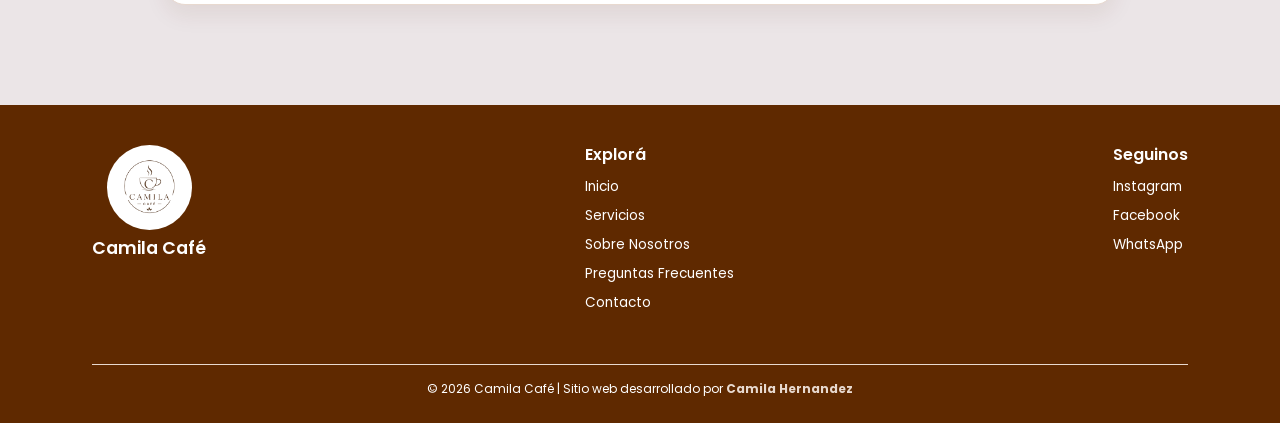
==== commit 52a34349: "Agregue el formulario de contacto" ====
--- a/pages/contacto.html
+++ b/pages/contacto.html
@@ -119,6 +119,39 @@
 
         </section>
 
+        <section class="formulario">
+
+            <h2> Contactanos </h2>
+
+            <form action="#" method="post">
+
+                <div class="informaciondecontacto">
+                    <label for="nombre">Nombre</label>
+                    <input type="text" id="nombre" name="nombre" required>
+                </div>
+
+                <div class="informaciondecontacto">
+                    <label for="email">Correo electrónico</label>
+                    <input type="email" id="email" name="email" required>
+                </div>
+
+                <div class="informaciondecontacto">
+                    <label for="asunto">Asunto</label>
+                    <input type="text" id="asunto" name="asunto" required>
+                </div>
+
+                <div class="informaciondecontacto">
+                    <label for="mensaje">Mensaje</label>
+                    <textarea id="mensaje" name="mensaje" rows="6" required></textarea>
+                </div>
+
+                <button type="submit" class="boton-formulario">Enviar mensaje</button>
+
+            </form>
+
+
+        </section>
+
     </main>
 
     <!--PIE DE PAGINA-->
--- a/styles/style.css
+++ b/styles/style.css
@@ -58,7 +58,6 @@
   font-weight: 500;
   padding: 0.75rem 1rem;
   border-radius: 8px;
-  transition: 0.3s;
 }
 .navbar-camila .nav-link:hover {
   background-color: #E8D9CF;
@@ -110,7 +109,6 @@
   color: #FFFFFF;
   text-decoration: none;
   font-size: 0.85rem;
-  transition: 0.3s;
 }
 footer a:hover {
   color: #E8D9CF;
@@ -371,8 +369,10 @@
   background-color: #FFFFFF;
   border-radius: 20px;
   box-shadow: 0 10px 22px rgba(95, 41, 0, 0.08);
-  text-align: center;
-  position: relative;
+  display: flex;
+  flex-direction: column;
+  align-items: center;
+  text-align: center;
   overflow: hidden;
 }
 .contenedor span {
@@ -392,12 +392,10 @@
 }
 .contenedor::before {
   content: "";
-  position: absolute;
-  top: 0;
-  left: 50%;
-  transform: translateX(-50%);
+  display: block;
   width: 100px;
   height: 5px;
+  margin: -55px auto 35px;
   background-color: #A84900;
   border-radius: 0 0 20px 20px;
 }
@@ -434,7 +432,6 @@
   border: 1px solid #E8D9CF;
   border-radius: 20px;
   box-shadow: 0 10px 22px rgba(95, 41, 0, 0.08);
-  position: relative;
   overflow: hidden;
 }
 .historia h2 {
@@ -442,17 +439,6 @@
   color: #5F2900;
   text-align: left;
   font-size: 2rem;
-}
-.historia::after {
-  content: "";
-  position: absolute;
-  width: 150px;
-  height: 150px;
-  top: -70px;
-  right: -60px;
-  background-color: #E8D9CF;
-  border-radius: 50%;
-  opacity: 0.5;
 }
 
 .esencia {
@@ -550,6 +536,48 @@
   gap: 20px;
 }
 
+.formulario {
+  width: 90%;
+  max-width: 900px;
+  margin: 40px auto 80px;
+  padding: 30px 25px;
+  background-color: #FFFFFF;
+  border: 1px solid #E8D9CF;
+  border-radius: 20px;
+  box-shadow: 0 10px 22px rgba(95, 41, 0, 0.08);
+}
+.formulario h2 {
+  margin-bottom: 25px;
+  color: #5F2900;
+  text-align: center;
+}
+.formulario form {
+  display: flex;
+  flex-direction: column;
+  gap: 20px;
+}
+
+.informaciondecontacto {
+  display: flex;
+  flex-direction: column;
+  gap: 8px;
+}
+.informaciondecontacto label {
+  color: #5F2900;
+  font-weight: 500;
+}
+.informaciondecontacto input,
+.informaciondecontacto textarea {
+  width: 100%;
+  padding: 12px 15px;
+  border: 1px solid #E8D9CF;
+  border-radius: 8px;
+  font-family: inherit;
+}
+.informaciondecontacto textarea {
+  resize: vertical;
+}
+
 @media (min-width: 768px) {
   .titulo-inicio {
     grid-template-columns: 1fr 1fr;
@@ -600,6 +628,29 @@
   .informacion > h2 {
     font-size: 2rem;
   }
+  .formulario {
+    max-width: 800px;
+    padding: 40px;
+  }
+  .formulario form {
+    display: grid;
+    grid-template-columns: repeat(2, 1fr);
+    gap: 20px;
+  }
+  .informaciondecontacto {
+    width: 100%;
+  }
+  .informaciondecontacto input,
+  .informaciondecontacto textarea {
+    width: 100%;
+  }
+  .informaciondecontacto:last-of-type {
+    grid-column: 1/-1;
+  }
+  .boton-formulario {
+    grid-column: 1/-1;
+    justify-self: center;
+  }
 }
 @media (min-width: 1024px) {
   .titulo-inicio {
@@ -642,6 +693,25 @@
     flex-direction: row;
     flex-wrap: nowrap;
     gap: 30px;
+  }
+  .formulario {
+    max-width: 950px;
+    padding: 50px 60px;
+  }
+  .formulario form {
+    column-gap: 35px;
+    row-gap: 25px;
+  }
+  .formulario h2 {
+    font-size: 2rem;
+    margin-bottom: 30px;
+  }
+  .informaciondecontacto {
+    gap: 10px;
+  }
+  .informaciondecontacto input,
+  .informaciondecontacto textarea {
+    padding: 14px 16px;
   }
 }
 .boton-inicio {
@@ -654,20 +724,35 @@
   text-decoration: none;
   font-weight: 500;
   cursor: pointer;
-  transition: 0.3s;
 }
 .boton-inicio:hover {
   background-color: #A84900;
   color: #FFFFFF;
 }
 
+.boton-formulario {
+  display: inline-block;
+  padding: 12px 24px;
+  background-color: #5F2900;
+  color: #FFFFFF;
+  border: none;
+  border-radius: 8px;
+  text-decoration: none;
+  font-weight: 500;
+  cursor: pointer;
+  align-self: center;
+}
+.boton-formulario:hover {
+  background-color: #A84900;
+  color: #FFFFFF;
+}
+
 .beneficio {
   padding: 26px 24px;
   background-color: #FFFFFF;
   border: 1px solid #E8D9CF;
   border-radius: 20px;
   text-align: center;
-  transition: 0.3s;
 }
 .beneficio h3 {
   margin-bottom: 8px;
@@ -679,8 +764,6 @@
   margin: 0;
 }
 .beneficio:hover {
-  transform: translateY(-4px);
-  box-shadow: 0 10px 22px rgba(95, 41, 0, 0.08);
   border-color: #A84900;
 }
 
@@ -690,11 +773,6 @@
   background-color: #FFFFFF;
   border: 1px solid #E8D9CF;
   border-radius: 20px;
-  transition: 0.3s;
-}
-.favoritos:hover {
-  transform: translateY(-5px);
-  box-shadow: 0 10px 22px rgba(95, 41, 0, 0.08);
 }
 .favoritos figure {
   margin: 0;
@@ -733,13 +811,6 @@
   background-color: #FFFFFF;
   border: 1px solid #E8D9CF;
   border-radius: 20px;
-  transition: 0.3s;
-}
-.calientes:hover,
-.frio:hover,
-.tortas:hover {
-  transform: translateY(-5px);
-  box-shadow: 0 10px 22px rgba(95, 41, 0, 0.08);
 }
 .calientes figure,
 .frio figure,
@@ -786,13 +857,6 @@
   border: 1px solid #E8D9CF;
   border-radius: 20px;
   text-align: center;
-  transition: 0.3s;
-}
-.calientes .historia-esencia:hover,
-.frio .historia-esencia:hover,
-.tortas .historia-esencia:hover {
-  transform: translateY(-4px);
-  box-shadow: 0 10px 22px rgba(95, 41, 0, 0.08);
 }
 .calientes .historia-esencia h3,
 .frio .historia-esencia h3,
@@ -813,11 +877,6 @@
   border: 1px solid #E8D9CF;
   border-radius: 20px;
   text-align: center;
-  transition: 0.3s;
-}
-.historia-esencia:hover {
-  transform: translateY(-4px);
-  box-shadow: 0 10px 22px rgba(95, 41, 0, 0.08);
 }
 .historia-esencia h3 {
   margin-bottom: 10px;
@@ -864,11 +923,6 @@
   border: 1px solid #E8D9CF;
   border-radius: 20px;
   text-align: center;
-  transition: 0.3s;
-}
-.ubis:hover {
-  transform: translateY(-4px);
-  box-shadow: 0 10px 22px rgba(95, 41, 0, 0.08);
 }
 .ubis h3 {
   margin-bottom: 12px;
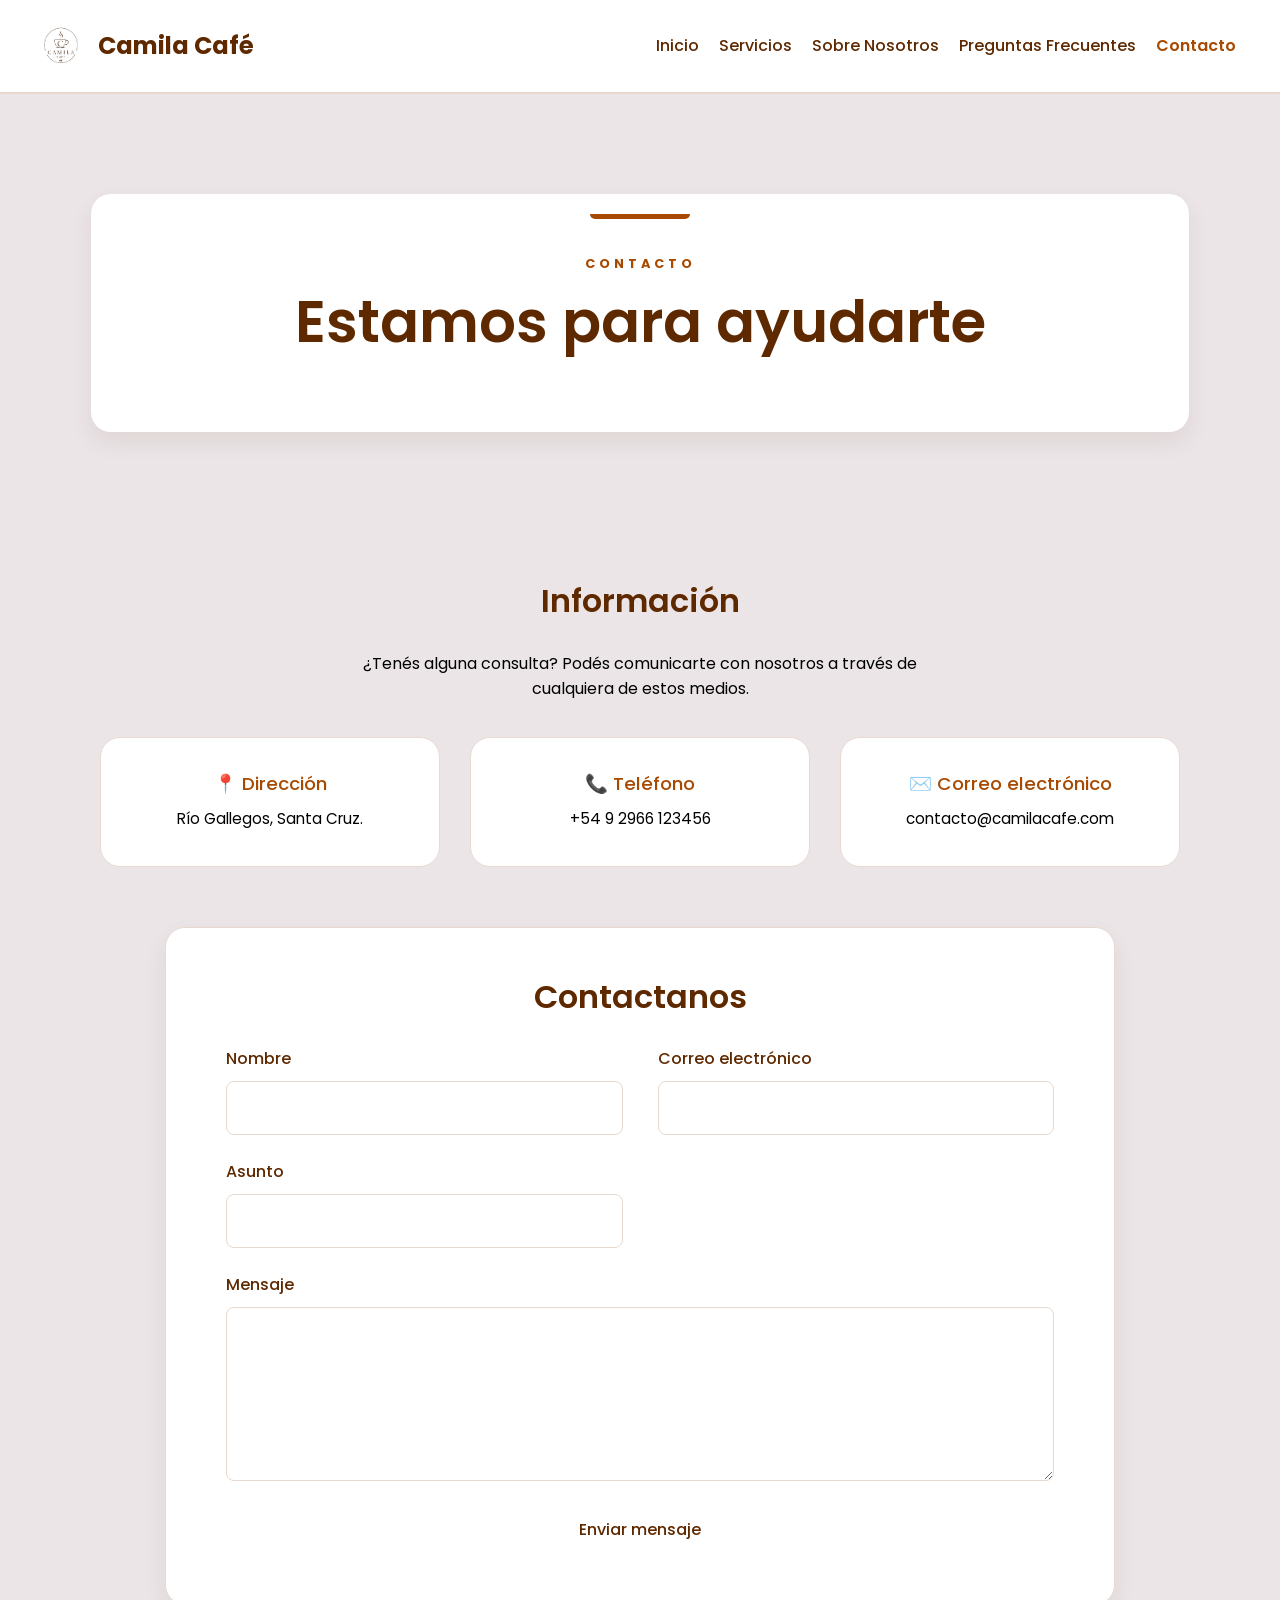
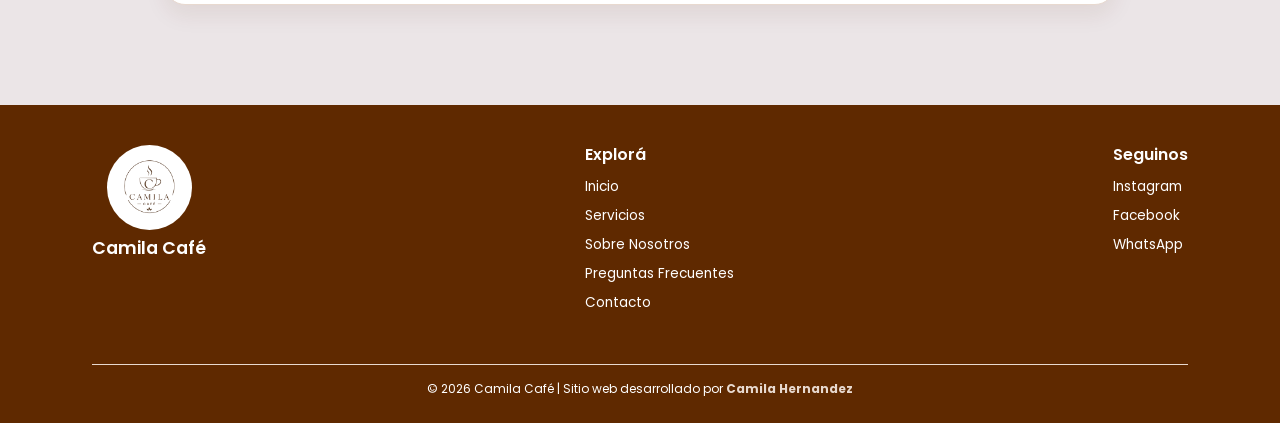
==== commit 2f56143c: "Agregue animaciones a contacto" ====
--- a/pages/contacto.html
+++ b/pages/contacto.html
@@ -10,6 +10,14 @@
     <!-- BOOTSTRAP CSS -->
     <link href="https://cdn.jsdelivr.net/npm/bootstrap@5.3.8/dist/css/bootstrap.min.css" rel="stylesheet"
         integrity="sha384-sRIl4kxILFvY47J16cr9ZwB07vP4J8+LH7qKQnuqkuIAvNWLzeN8tE5YBujZqJLB" crossorigin="anonymous">
+
+    <!-- AOS -->
+
+    <link href="https://unpkg.com/aos@2.3.1/dist/aos.css" rel="stylesheet">
+
+    <!-- ANIMATE -->
+
+    <link rel="stylesheet" href="https://cdnjs.cloudflare.com/ajax/libs/animate.css/4.1.1/animate.min.css" />
 
     <!-- MI CSS -->
     <link rel="stylesheet" href="../styles/style.css">
@@ -88,7 +96,8 @@
                 ¿Tenés alguna consulta? Podés comunicarte con nosotros a través de cualquiera de estos medios.
             </p>
 
-            <div class="contenedor-informacion">
+            <div class="contenedor-informacion" data-aos="fade-up" data-aos-duration="500"
+                data-aos-easing="ease-out-cubic">
 
 
                 <article class="ubis">
@@ -119,7 +128,7 @@
 
         </section>
 
-        <section class="formulario">
+        <section class="formulario" data-aos="zoom-in" data-aos-duration="500" data-aos-easing="ease-out-cubic">
 
             <h2> Contactanos </h2>
 
@@ -209,6 +218,13 @@
 
     </footer>
 
+    <!--AOS JS -->
+
+    <script src="https://unpkg.com/aos@2.3.1/dist/aos.js"></script>
+    <script>
+        AOS.init();
+    </script>
+
     <!-- BOOTSTRAP JS -->
     <script src="https://cdn.jsdelivr.net/npm/bootstrap@5.3.8/dist/js/bootstrap.bundle.min.js"
         integrity="sha384-FKyoEForCGlyvwx9Hj09JcYn3nv7wiPVlz7YYwJrWVcXK/BmnVDxM+D2scQbITxI" crossorigin="anonymous">
--- a/styles/style.css
+++ b/styles/style.css
@@ -733,8 +733,8 @@
 .boton-formulario {
   display: inline-block;
   padding: 12px 24px;
-  background-color: #5F2900;
-  color: #FFFFFF;
+  background-color: #FFFFFF;
+  color: #5F2900;
   border: none;
   border-radius: 8px;
   text-decoration: none;
@@ -747,11 +747,39 @@
   color: #FFFFFF;
 }
 
-.beneficio {
-  padding: 26px 24px;
+.ubis, .historia-esencia, .calientes,
+.frio,
+.tortas, .favoritos, .beneficio {
   background-color: #FFFFFF;
   border: 1px solid #E8D9CF;
   border-radius: 20px;
+}
+
+.ubis, .calientes,
+.frio,
+.tortas, .favoritos, .beneficio {
+  transition: transform 300ms ease-out;
+}
+.ubis:hover, .calientes:hover,
+.frio:hover,
+.tortas:hover, .favoritos:hover, .beneficio:hover {
+  border-color: #A84900;
+  transform: translate(0, -10px) scale(1.05, 1.05);
+}
+
+@keyframes efecto-esencia {
+  0% {
+    transform: scale(1, 1);
+  }
+  50% {
+    transform: scale(1.05, 1.05);
+  }
+  100% {
+    transform: scale(1, 1);
+  }
+}
+.beneficio {
+  padding: 26px 24px;
   text-align: center;
 }
 .beneficio h3 {
@@ -763,16 +791,10 @@
 .beneficio p {
   margin: 0;
 }
-.beneficio:hover {
-  border-color: #A84900;
-}
 
 .favoritos {
   padding: 1.25rem;
   overflow: hidden;
-  background-color: #FFFFFF;
-  border: 1px solid #E8D9CF;
-  border-radius: 20px;
 }
 .favoritos figure {
   margin: 0;
@@ -808,9 +830,6 @@
 .tortas {
   overflow: hidden;
   padding: 0;
-  background-color: #FFFFFF;
-  border: 1px solid #E8D9CF;
-  border-radius: 20px;
 }
 .calientes figure,
 .frio figure,
@@ -847,35 +866,14 @@
   margin: 0;
   text-align: center;
 }
-.calientes .historia-esencia,
-.frio .historia-esencia,
-.tortas .historia-esencia {
-  flex: 1;
-  min-width: 250px;
-  padding: 30px 25px;
-  background-color: #FFFFFF;
-  border: 1px solid #E8D9CF;
-  border-radius: 20px;
-  text-align: center;
-}
-.calientes .historia-esencia h3,
-.frio .historia-esencia h3,
-.tortas .historia-esencia h3 {
-  margin-bottom: 10px;
-  color: #A84900;
-}
-.calientes .historia-esencia p,
-.frio .historia-esencia p,
-.tortas .historia-esencia p {
-  margin: 0;
-}
 
 .historia-esencia {
+  animation-name: efecto-esencia;
+  animation-duration: 4s;
+  animation-timing-function: ease-in;
+  animation-iteration-count: 3;
   flex: 1;
   padding: 30px 25px;
-  background-color: #FFFFFF;
-  border: 1px solid #E8D9CF;
-  border-radius: 20px;
   text-align: center;
 }
 .historia-esencia h3 {
@@ -919,9 +917,6 @@
   flex: 1;
   width: 100%;
   padding: 30px 25px;
-  background-color: #FFFFFF;
-  border: 1px solid #E8D9CF;
-  border-radius: 20px;
   text-align: center;
 }
 .ubis h3 {
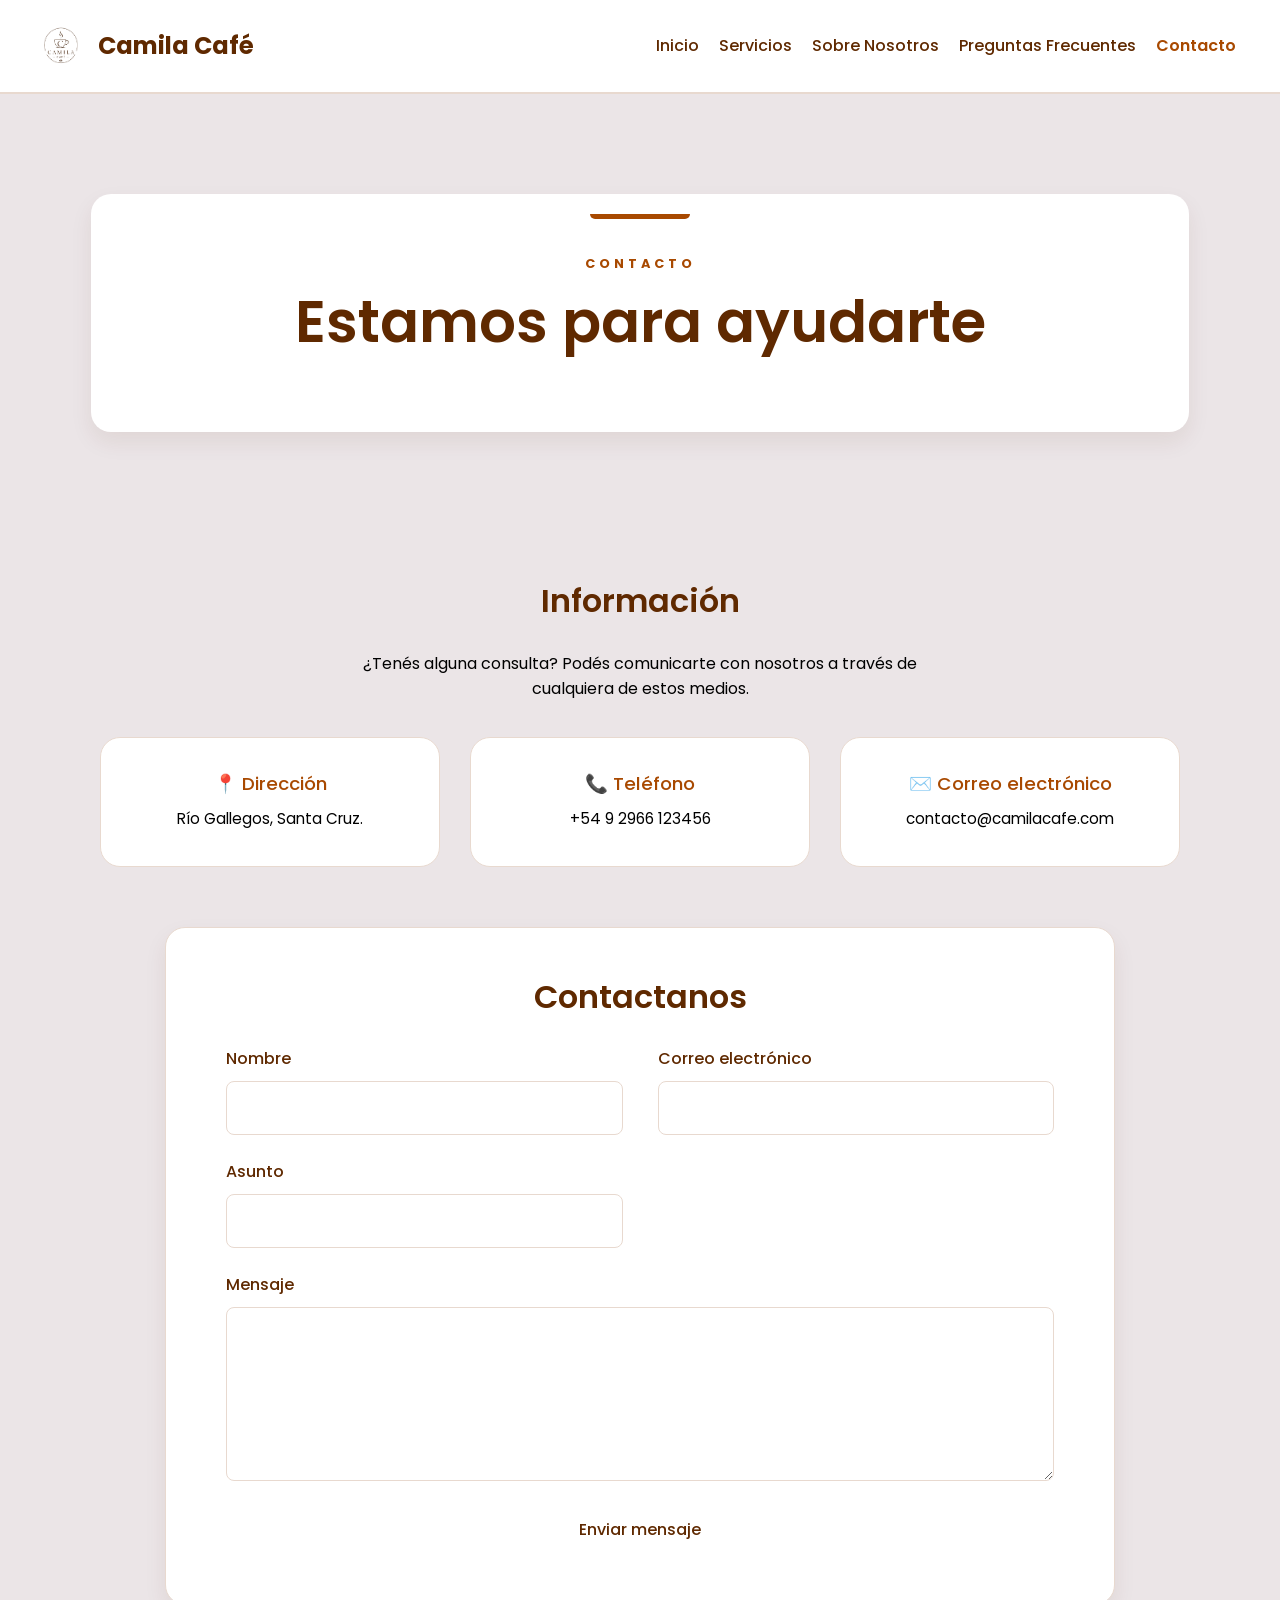
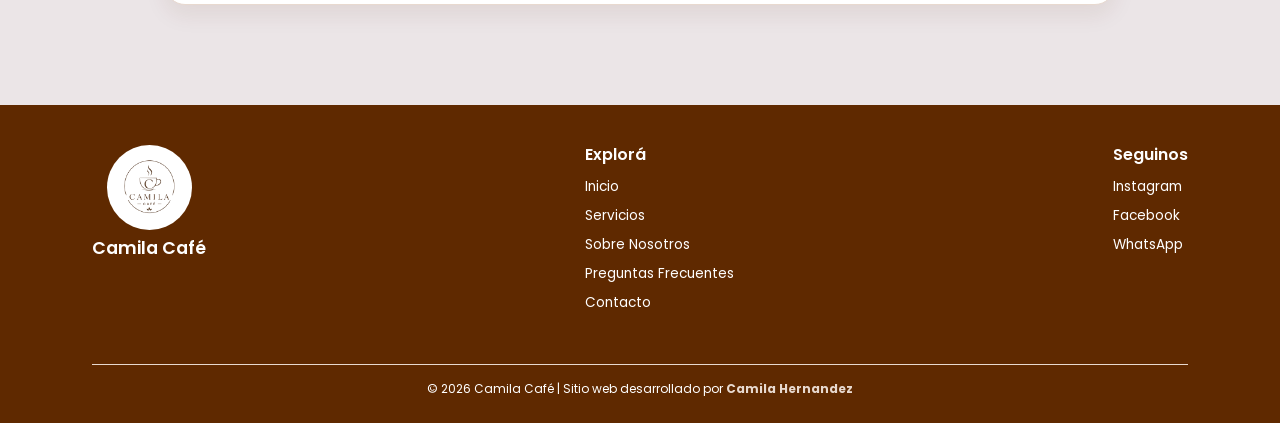
==== commit 467c1743: "Agregue metas y favicon para SEO" ====
--- a/pages/contacto.html
+++ b/pages/contacto.html
@@ -5,7 +5,23 @@
     <meta charset="UTF-8">
     <meta name="viewport" content="width=device-width, initial-scale=1.0">
 
-    <title>Contacto</title>
+    <title>Camila Café | Contacto</title>
+
+    <!--ICONO FAVICON-->
+
+    <link rel="icon" type="image/png" href="../assets/favicon-96x96.png" sizes="96x96" />
+    <link rel="icon" type="image/svg+xml" href="../assets/favicon.svg" />
+    <link rel="shortcut icon" href="../assets/favicon.ico" />
+    <link rel="apple-touch-icon" sizes="180x180" href="../assets/apple-touch-icon.png" />
+    <meta name="apple-mobile-web-app-title" content="Camila Café" />
+    <link rel="manifest" href="../assets/site.webmanifest" />
+
+    <!--METAS-->
+
+    <meta name="description"
+        content="Contactate con Camila Café para realizar consultas y conocer más sobre nuestros productos, servicios y atención.">
+    <meta name="keywords" content="Camila Café, café, contacto, teléfono, correo electrónico, información">
+    <meta name="author" content="Camila Hernandez">
 
     <!-- BOOTSTRAP CSS -->
     <link href="https://cdn.jsdelivr.net/npm/bootstrap@5.3.8/dist/css/bootstrap.min.css" rel="stylesheet"
--- a/styles/style.css
+++ b/styles/style.css
@@ -1,4 +1,24 @@
 @import url("https://fonts.googleapis.com/css2?family=Poppins:wght@300;400;500;600;700&display=swap");
+.beneficio, .favoritos, .calientes,
+.frio,
+.tortas, .historia-esencia, .ubis {
+  background-color: #FFFFFF;
+  border: 1px solid #E8D9CF;
+  border-radius: 20px;
+}
+
+.beneficio, .favoritos, .calientes,
+.frio,
+.tortas, .ubis {
+  transition: transform 300ms ease-out;
+}
+.beneficio:hover, .favoritos:hover, .calientes:hover,
+.frio:hover,
+.tortas:hover, .ubis:hover {
+  border-color: #A84900;
+  transform: translate(0, -10px) scale(1.05, 1.05);
+}
+
 * {
   margin: 0;
   padding: 0;
@@ -115,19 +135,20 @@
 }
 
 .pie {
+  display: flex;
+  align-items: center;
+  flex-direction: column;
   max-width: 1200px;
   width: 90%;
   margin: 0 auto;
-  display: flex;
-  flex-direction: column;
-  align-items: center;
   gap: 25px;
 }
 
 .footerlogo {
   display: flex;
+  align-items: center;
+  flex-direction: row;
   justify-content: center;
-  align-items: center;
 }
 .footerlogo figure {
   margin: 0;
@@ -362,6 +383,9 @@
 }
 
 .contenedor {
+  display: flex;
+  align-items: center;
+  flex-direction: column;
   max-width: 1200px;
   width: 90%;
   margin: 70px auto 90px;
@@ -369,9 +393,6 @@
   background-color: #FFFFFF;
   border-radius: 20px;
   box-shadow: 0 10px 22px rgba(95, 41, 0, 0.08);
-  display: flex;
-  flex-direction: column;
-  align-items: center;
   text-align: center;
   overflow: hidden;
 }
@@ -466,8 +487,8 @@
 
 .cafeteria-nosotros {
   display: flex;
+  align-items: center;
   flex-direction: column;
-  align-items: center;
   gap: 25px;
 }
 .cafeteria-nosotros h2 {
@@ -531,8 +552,8 @@
 
 .contenedor-informacion {
   display: flex;
+  align-items: center;
   flex-direction: column;
-  justify-content: center;
   gap: 20px;
 }
 
@@ -747,26 +768,6 @@
   color: #FFFFFF;
 }
 
-.ubis, .historia-esencia, .calientes,
-.frio,
-.tortas, .favoritos, .beneficio {
-  background-color: #FFFFFF;
-  border: 1px solid #E8D9CF;
-  border-radius: 20px;
-}
-
-.ubis, .calientes,
-.frio,
-.tortas, .favoritos, .beneficio {
-  transition: transform 300ms ease-out;
-}
-.ubis:hover, .calientes:hover,
-.frio:hover,
-.tortas:hover, .favoritos:hover, .beneficio:hover {
-  border-color: #A84900;
-  transform: translate(0, -10px) scale(1.05, 1.05);
-}
-
 @keyframes efecto-esencia {
   0% {
     transform: scale(1, 1);
@@ -887,8 +888,8 @@
 .accordion-item {
   margin-bottom: 15px;
   overflow: hidden;
-  border: 1px solid #E8D9CF !important;
-  border-radius: 20px !important;
+  border: 1px solid #E8D9CF;
+  border-radius: 20px;
 }
 
 .accordion-button {
@@ -896,7 +897,7 @@
   color: #5F2900;
   background-color: #FFFFFF;
   font-weight: 600;
-  box-shadow: none !important;
+  box-shadow: none;
 }
 .accordion-button:not(.collapsed) {
   color: #A84900;
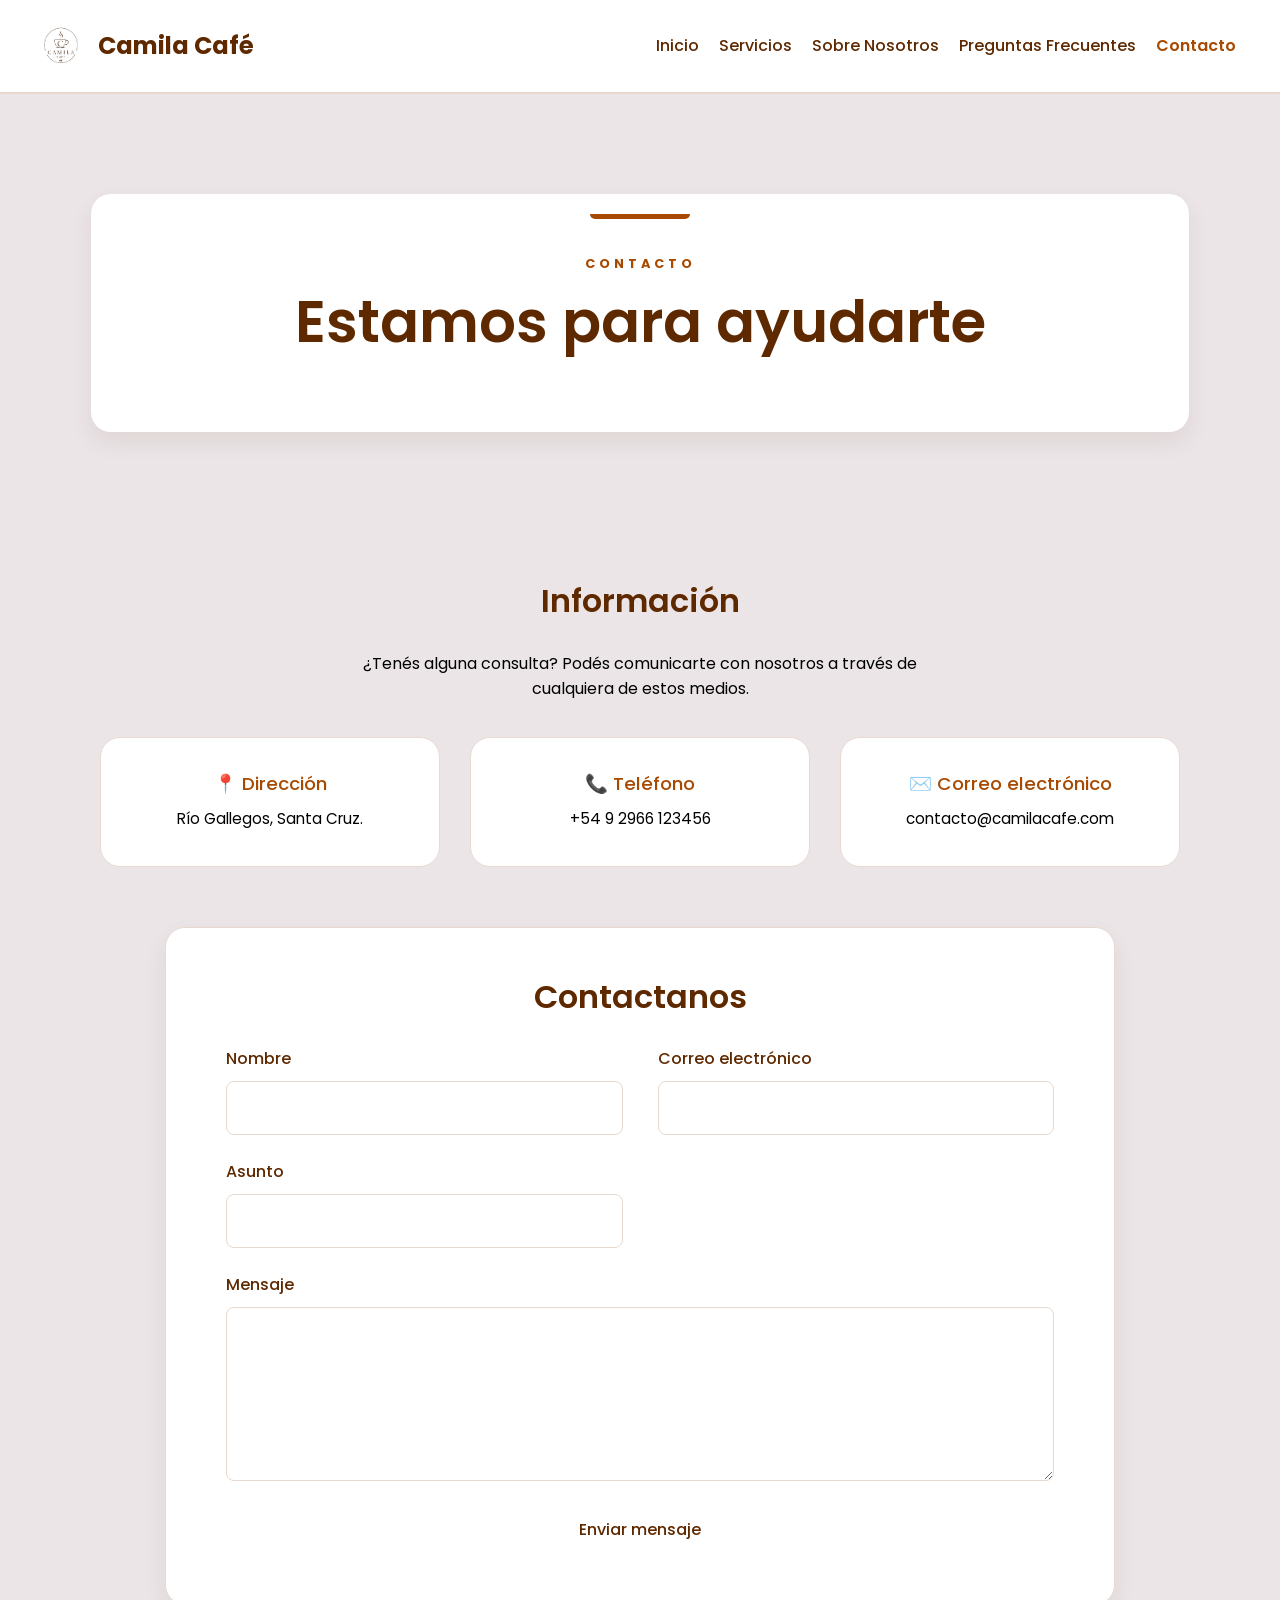
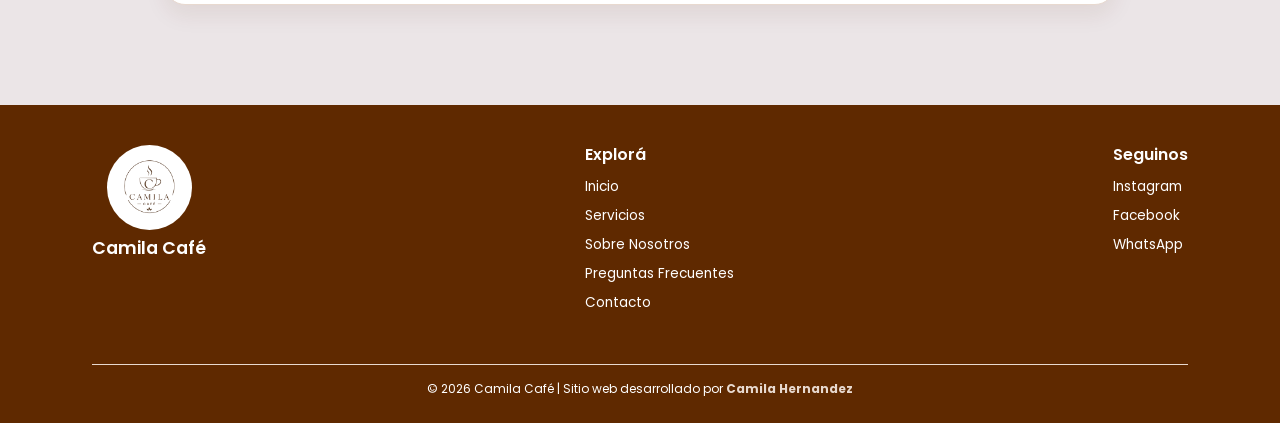
==== commit 53bc008b: "Cambie los nombres de imagenes para SEO" ====
--- a/pages/contacto.html
+++ b/pages/contacto.html
@@ -51,7 +51,7 @@
 
                 <!-- LOGO Y NOMBRE -->
                 <a class="navbar-brand logo" href="../index.html">
-                    <img src="../assets/logosinfondo.png" alt="Logo de Camila Café">
+                    <img src="../assets/logo-camila-cafe-sin-fondo.png" alt="Logo de Camila Café">
                     <h1>Camila Café</h1>
                 </a>
 
@@ -186,7 +186,7 @@
 
             <div class="footerlogo">
                 <figure>
-                    <img src="../assets/logosinfondo.png" alt="Logo Camila Café">
+                    <img src="../assets/logo-camila-cafe-sin-fondo.png" alt="Logo Camila Café">
                     <figcaption>
                         <h3>
                             Camila Café
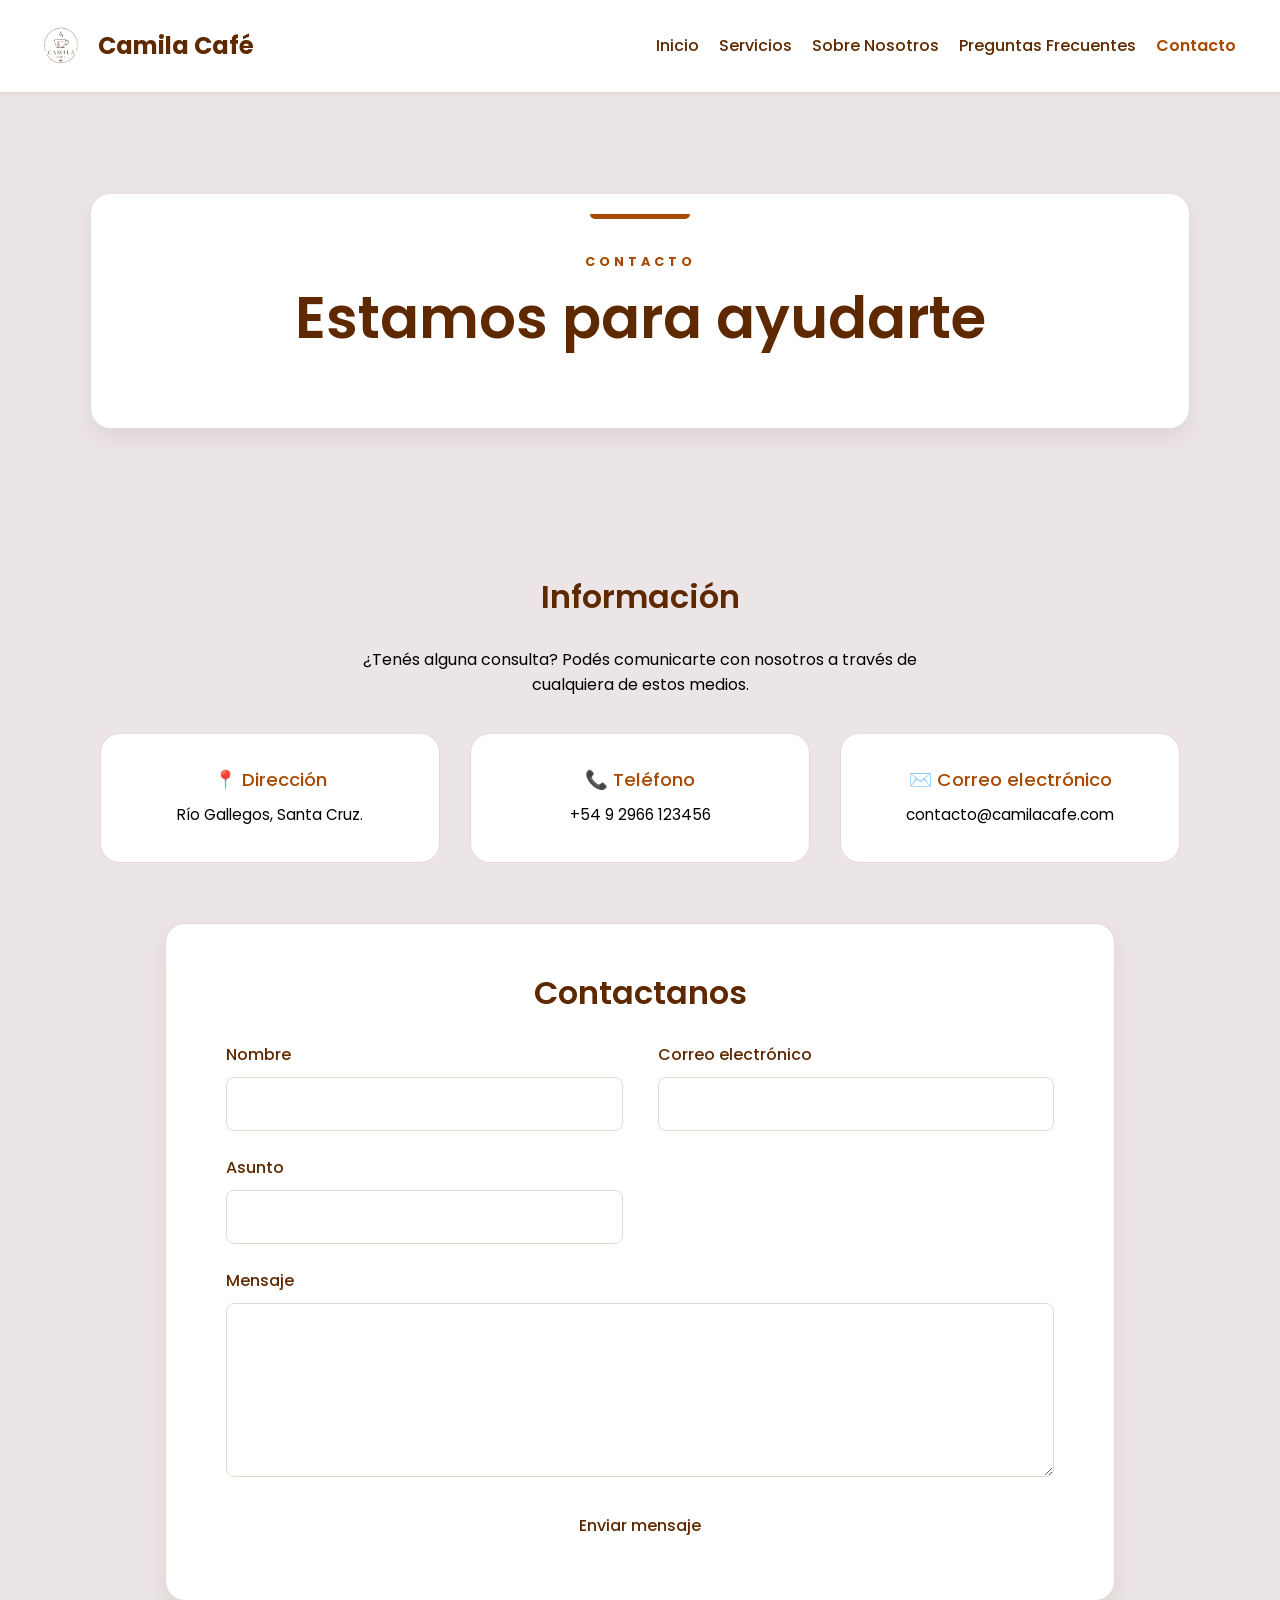
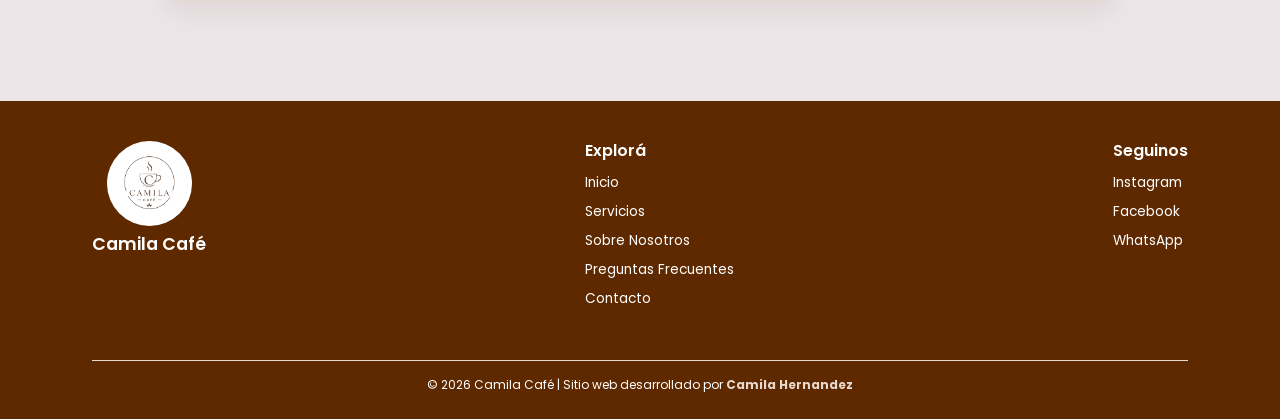
==== commit d6f17f44: "Mejore semantica y jerarquia de titulos" ====
--- a/pages/contacto.html
+++ b/pages/contacto.html
@@ -52,7 +52,7 @@
                 <!-- LOGO Y NOMBRE -->
                 <a class="navbar-brand logo" href="../index.html">
                     <img src="../assets/logo-camila-cafe-sin-fondo.png" alt="Logo de Camila Café">
-                    <h1>Camila Café</h1>
+                    <span>Camila Café</span>
                 </a>
 
                 <!-- BOTÓN HAMBURGUESA -->
@@ -97,7 +97,7 @@
         <section class="contacto">
 
             <div class="contenedor">
-                <span> CONTACTO </span>
+                <h1> CONTACTO </h1>
                 <h2> Estamos para ayudarte </h2>
 
             </div>
--- a/styles/style.css
+++ b/styles/style.css
@@ -98,7 +98,7 @@
   width: 50px;
   height: auto;
 }
-.logo h1 {
+.logo span {
   color: #5F2900;
   font-size: 1.5rem;
   font-weight: 700;
@@ -245,14 +245,14 @@
   align-items: center;
 }
 
-.texto-inicio h2 {
+.texto-inicio h1 {
   margin-bottom: 20px;
-  font-size: 2.5rem;
+  font-size: 3rem;
   line-height: 1.15;
   font-weight: 600;
   color: #5F2900;
 }
-.texto-inicio h2 strong {
+.texto-inicio h1 strong {
   color: #A84900;
 }
 .texto-inicio p {
@@ -396,7 +396,7 @@
   text-align: center;
   overflow: hidden;
 }
-.contenedor span {
+.contenedor h1 {
   display: block;
   margin-bottom: 15px;
   color: #A84900;
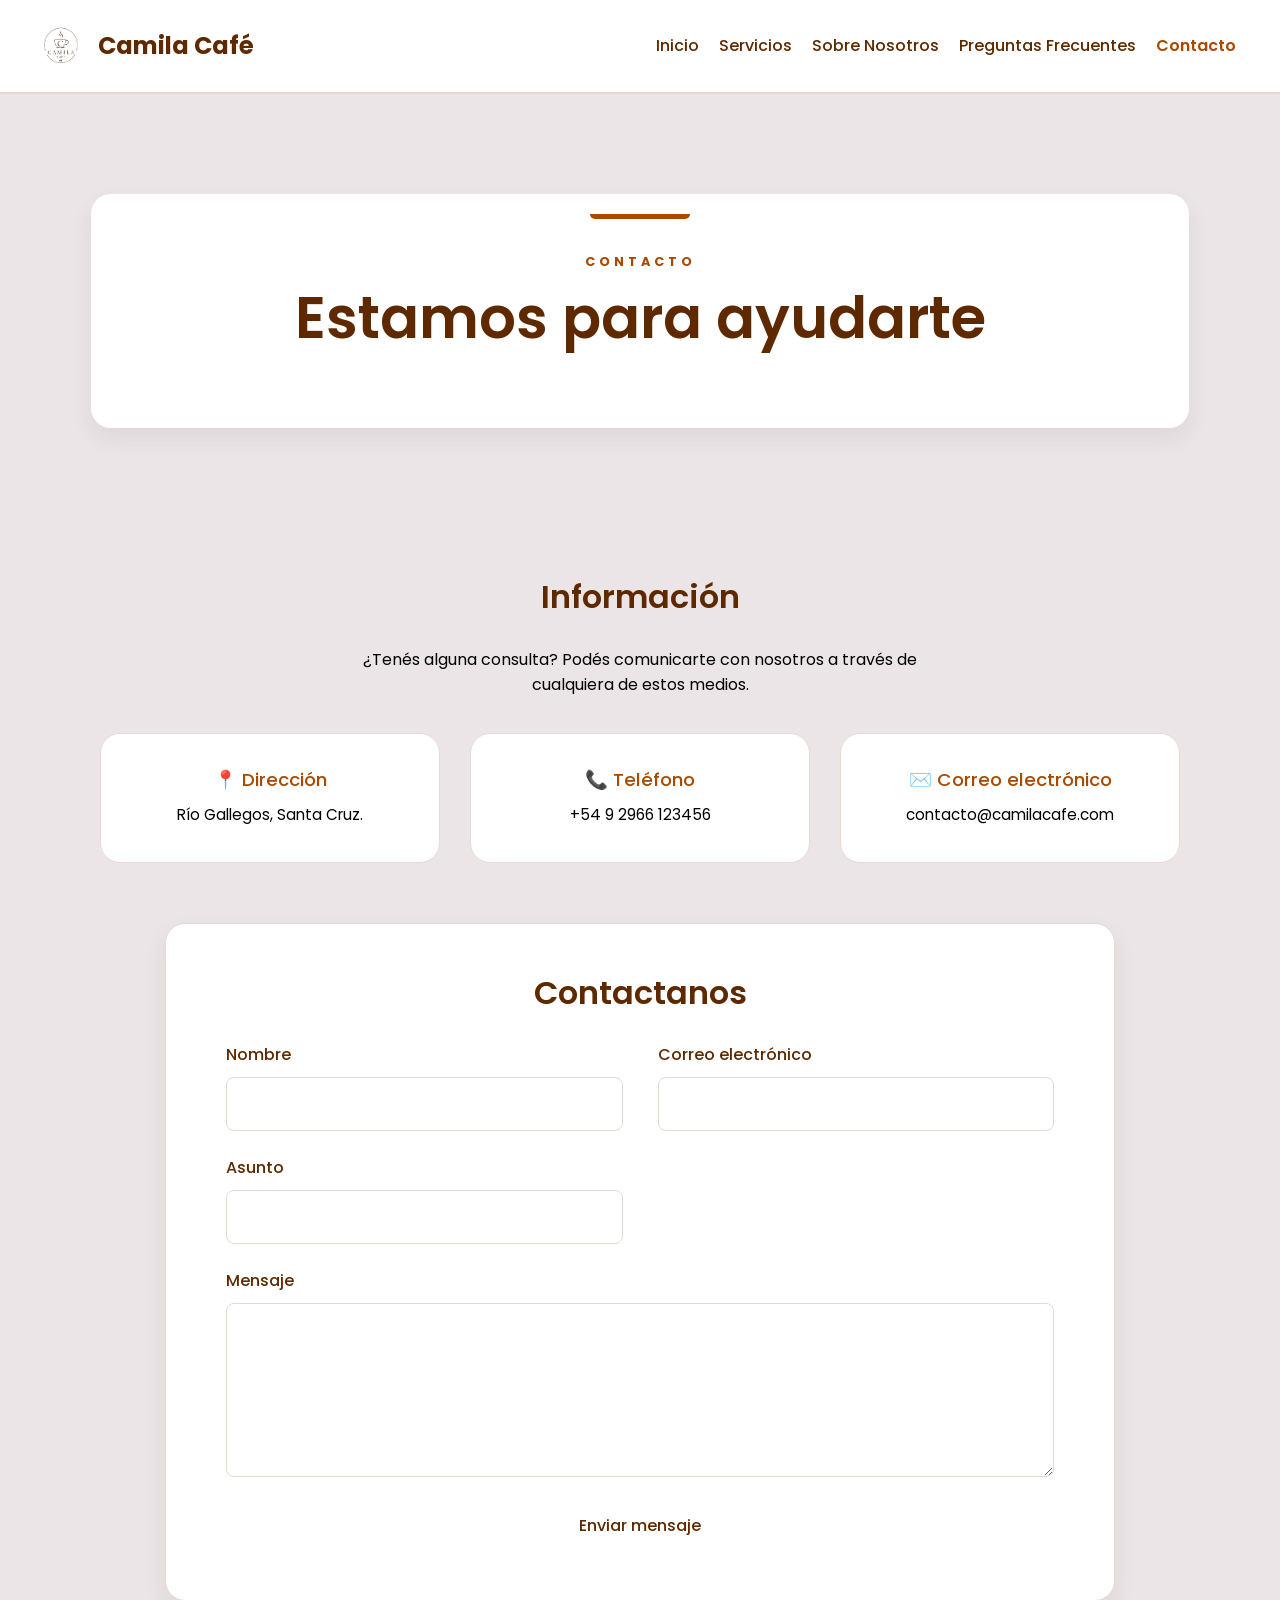
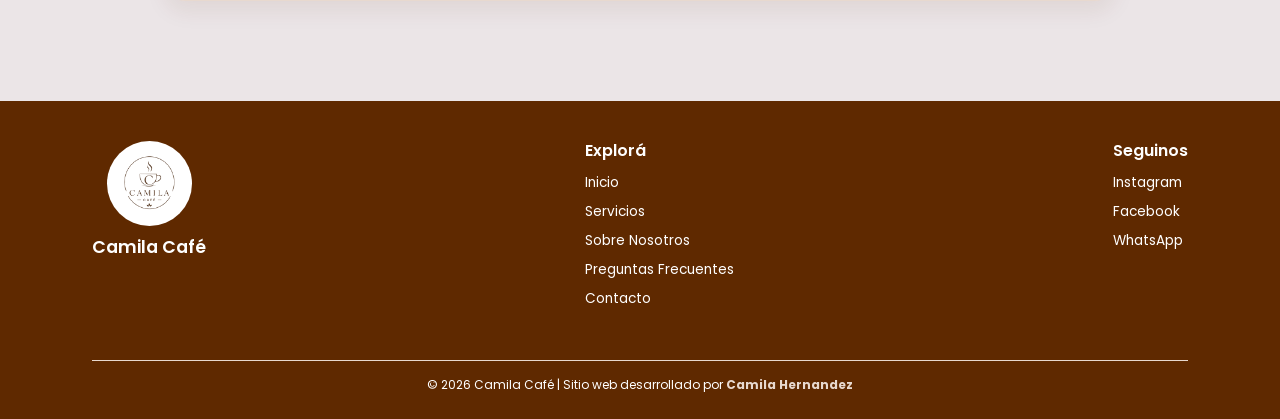
==== commit 9816eecd: "Corregi comas de keywords de SEO y elimine h3 del footer" ====
--- a/pages/contacto.html
+++ b/pages/contacto.html
@@ -188,9 +188,7 @@
                 <figure>
                     <img src="../assets/logo-camila-cafe-sin-fondo.png" alt="Logo Camila Café">
                     <figcaption>
-                        <h3>
-                            Camila Café
-                        </h3>
+                        Camila Café
                     </figcaption>
                 </figure>
 
--- a/styles/style.css
+++ b/styles/style.css
@@ -161,7 +161,7 @@
   border-radius: 50%;
   padding: 5px;
 }
-.footerlogo h3 {
+.footerlogo figcaption {
   margin: 8px 0 0;
   color: #FFFFFF;
   font-size: 1.1rem;
